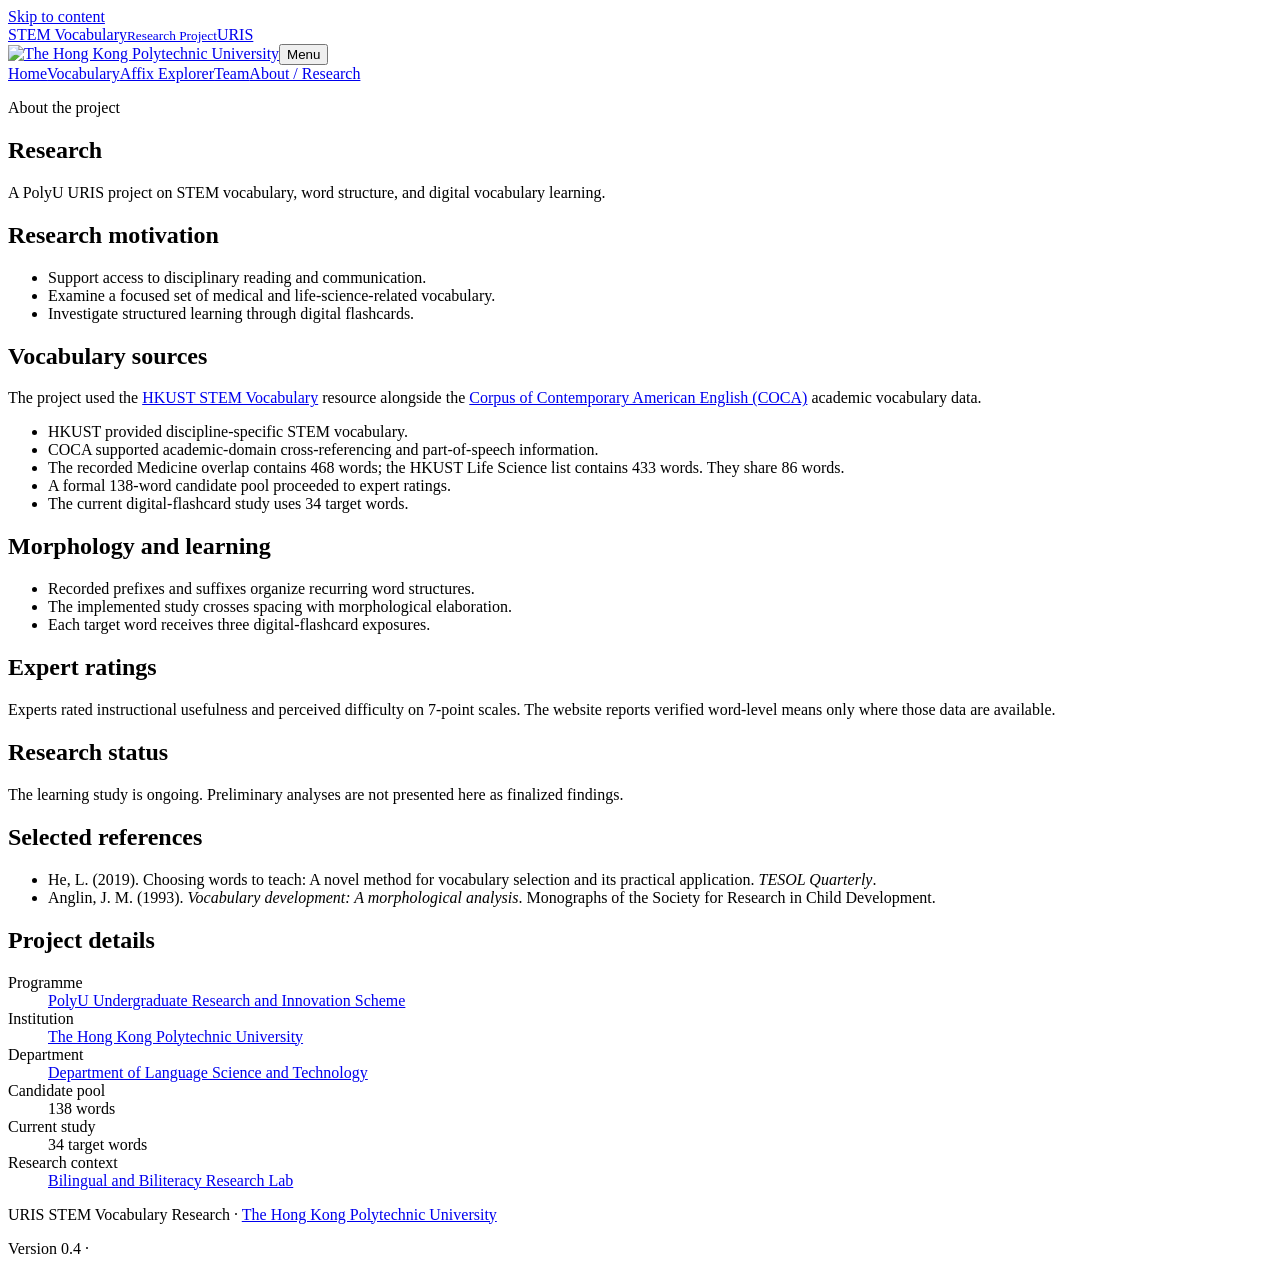
==== about.html @ 1b3c731d "Add files via upload" ====
<!doctype html><html lang="en"><head><meta charset="utf-8"><meta name="viewport" content="width=device-width,initial-scale=1"><title>About the Research · URIS STEM Vocabulary</title><meta name="description" content="Research background and source lineage for the PolyU URIS STEM Vocabulary project."><link rel="icon" type="image/svg+xml" href="data:image/svg+xml,%3Csvg xmlns='http://www.w3.org/2000/svg' viewBox='0 0 64 64'%3E%3Crect width='64' height='64' rx='8' fill='%230a3768'/%3E%3Cpath d='M15 17h34v6H35v24h-7V23H15z' fill='white'/%3E%3C/svg%3E"><link rel="stylesheet" href="css/style.css"></head><body>
<a class="skip-link" href="#main">Skip to content</a><header class="site-header"><div class="header-inner"><div class="brand-lockup"><a class="brand" href="index.html">STEM Vocabulary<small>Research Project</small></a><a class="uris-link" href="https://www.polyu.edu.hk/gs/ug-research/uris/about-uris/">URIS</a></div><a class="polyu-mark" href="https://www.polyu.edu.hk/" aria-label="The Hong Kong Polytechnic University"><img src="assets/images/polyu-logo.png" alt="The Hong Kong Polytechnic University"></a><button class="nav-toggle" aria-expanded="false" aria-label="Toggle navigation">Menu</button><nav class="site-nav" aria-label="Primary"><a href="index.html">Home</a><a href="vocabulary.html">Vocabulary</a><a href="affixes.html">Affix Explorer</a><a href="team.html">Team</a><a href="about.html" aria-current="page">About / Research</a></nav></div></header>
<main id="main"><section class="page-intro"><div class="page-shell"><p class="eyebrow">About the project</p><h1>Research</h1><p class="lede">A PolyU URIS project on STEM vocabulary, word structure, and digital vocabulary learning.</p></div></section><section class="section"><div class="page-shell research-grid"><article>
<h2>Research motivation</h2><ul><li>Support access to disciplinary reading and communication.</li><li>Examine a focused set of medical and life-science-related vocabulary.</li><li>Investigate structured learning through digital flashcards.</li></ul>
<h2>Vocabulary sources</h2><p>The project used the <a href="https://stemvocab.cle.hkust.edu.hk/">HKUST STEM Vocabulary</a> resource alongside the <a href="https://www.english-corpora.org/coca/">Corpus of Contemporary American English (COCA)</a> academic vocabulary data.</p><ul><li>HKUST provided discipline-specific STEM vocabulary.</li><li>COCA supported academic-domain cross-referencing and part-of-speech information.</li><li>The recorded Medicine overlap contains 468 words; the HKUST Life Science list contains 433 words. They share 86 words.</li><li>A formal 138-word candidate pool proceeded to expert ratings.</li><li>The current digital-flashcard study uses 34 target words.</li></ul>
<h2>Morphology and learning</h2><ul><li>Recorded prefixes and suffixes organize recurring word structures.</li><li>The implemented study crosses spacing with morphological elaboration.</li><li>Each target word receives three digital-flashcard exposures.</li></ul>
<h2>Expert ratings</h2><p>Experts rated instructional usefulness and perceived difficulty on 7-point scales. The website reports verified word-level means only where those data are available.</p>
<h2>Research status</h2><p>The learning study is ongoing. Preliminary analyses are not presented here as finalized findings.</p>
<h2>Selected references</h2><ul class="references"><li>He, L. (2019). Choosing words to teach: A novel method for vocabulary selection and its practical application. <em>TESOL Quarterly</em>.</li><li>Anglin, J. M. (1993). <em>Vocabulary development: A morphological analysis</em>. Monographs of the Society for Research in Child Development.</li></ul>
</article><aside class="fact-panel"><h2>Project details</h2><dl><dt>Programme</dt><dd><a href="https://www.polyu.edu.hk/gs/ug-research/uris/about-uris/">PolyU Undergraduate Research and Innovation Scheme</a></dd><dt>Institution</dt><dd><a href="https://www.polyu.edu.hk/">The Hong Kong Polytechnic University</a></dd><dt>Department</dt><dd><a href="https://www.polyu.edu.hk/lst/">Department of Language Science and Technology</a></dd><dt>Candidate pool</dt><dd>138 words</dd><dt>Current study</dt><dd>34 target words</dd><dt>Research context</dt><dd><a href="https://bbrlab.weebly.com/">Bilingual and Biliteracy Research Lab</a></dd></dl></aside></div></section></main>
<footer class="site-footer"><div class="footer-inner"><p>URIS STEM Vocabulary Research · <a href="https://www.polyu.edu.hk/">The Hong Kong Polytechnic University</a></p><p>Version 0.4 · <span data-year></span></p></div></footer><script src="js/main.js"></script></body></html>
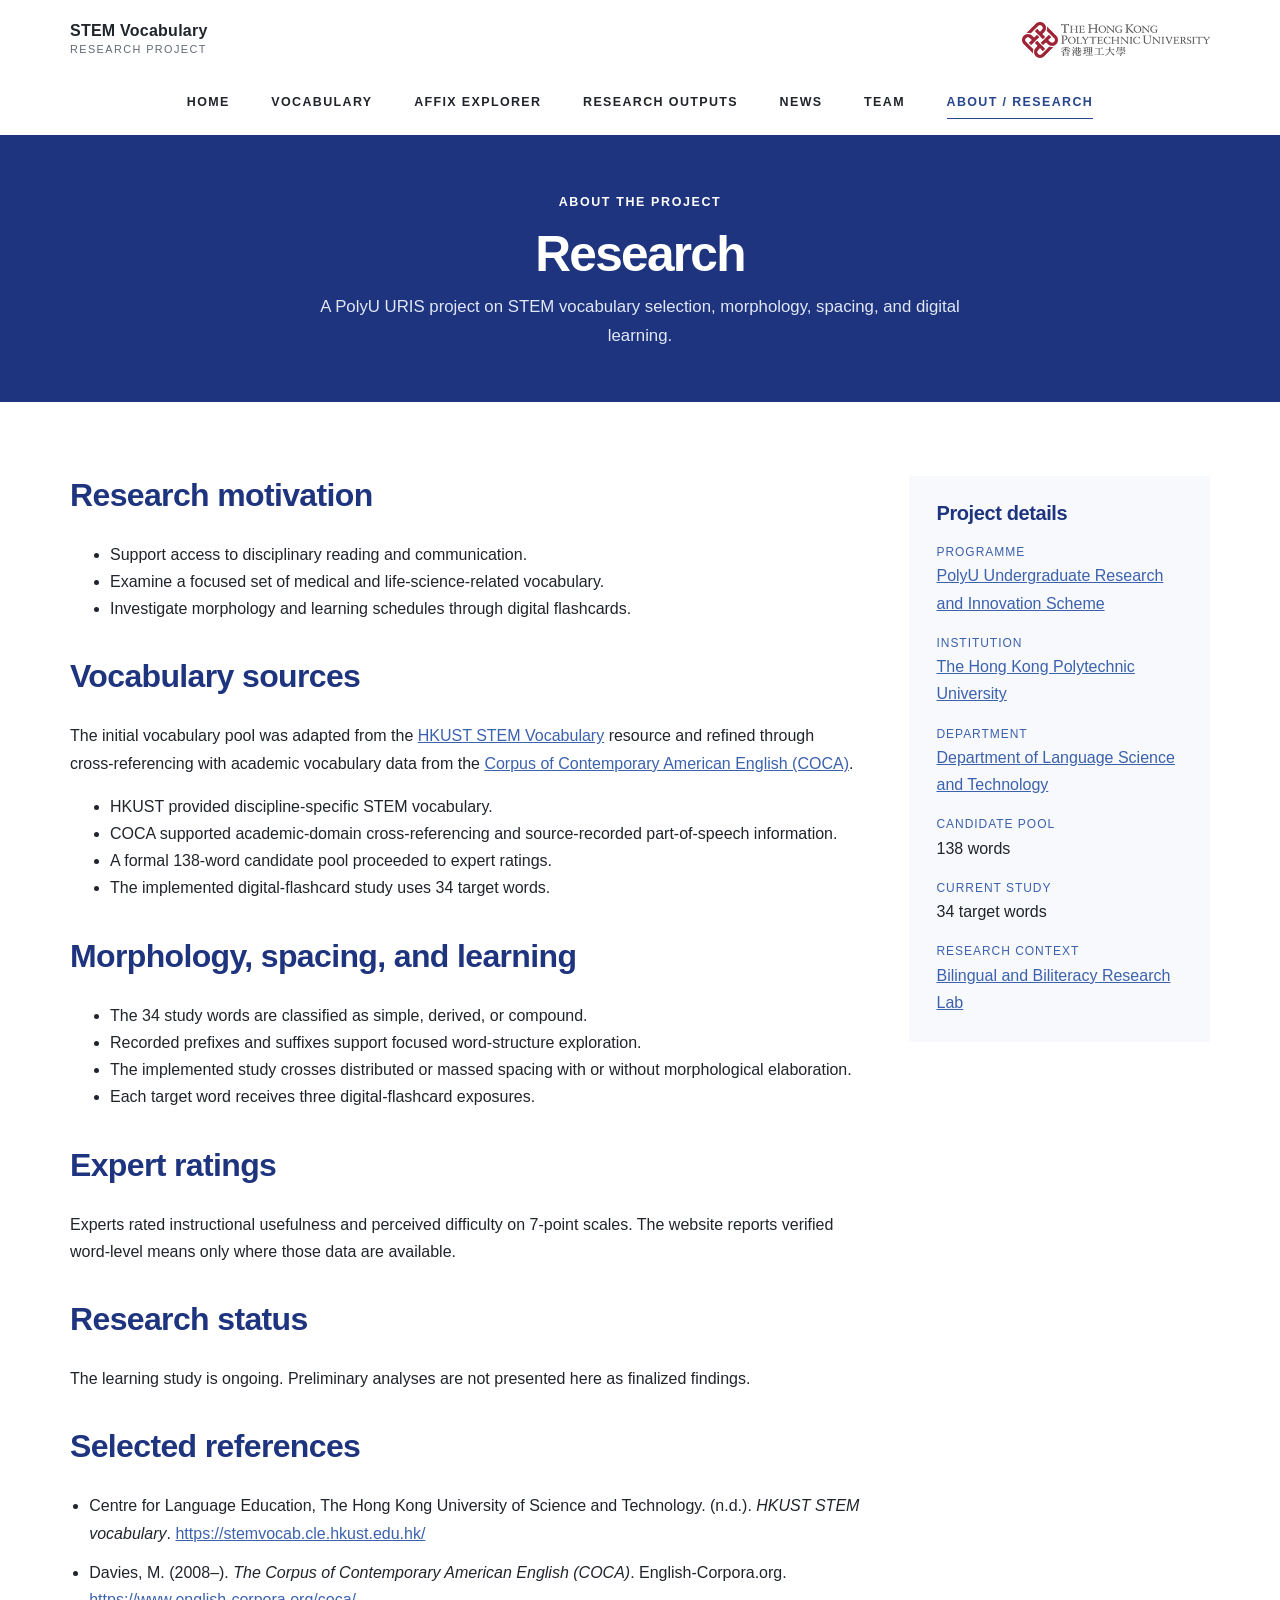
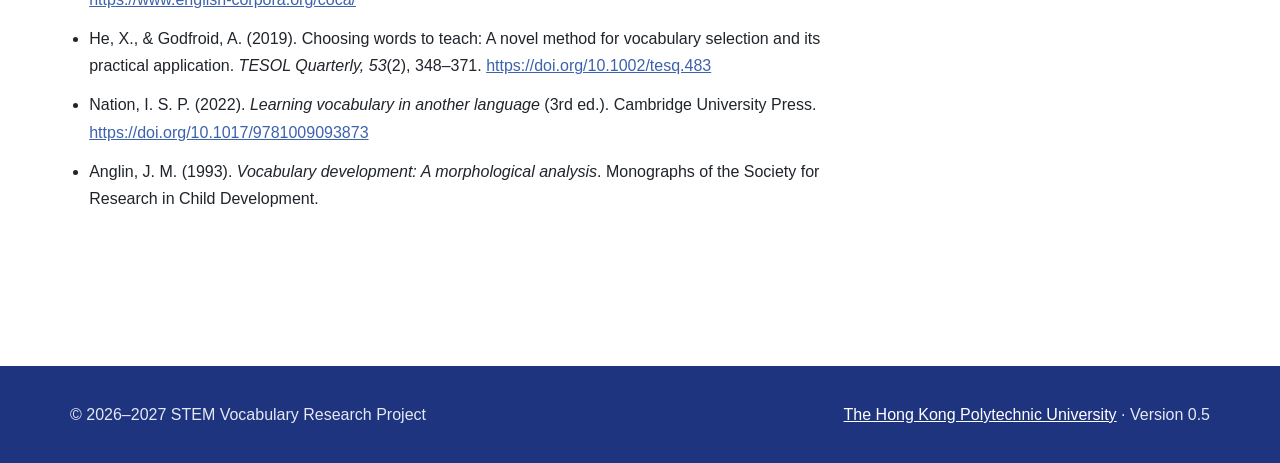
==== commit acd7511d: "Update website pages and project content" ====
--- a/about.html
+++ b/about.html
@@ -1,11 +1,21 @@
-<!doctype html><html lang="en"><head><meta charset="utf-8"><meta name="viewport" content="width=device-width,initial-scale=1"><title>About the Research · URIS STEM Vocabulary</title><meta name="description" content="Research background and source lineage for the PolyU URIS STEM Vocabulary project."><link rel="icon" type="image/svg+xml" href="data:image/svg+xml,%3Csvg xmlns='http://www.w3.org/2000/svg' viewBox='0 0 64 64'%3E%3Crect width='64' height='64' rx='8' fill='%230a3768'/%3E%3Cpath d='M15 17h34v6H35v24h-7V23H15z' fill='white'/%3E%3C/svg%3E"><link rel="stylesheet" href="css/style.css"></head><body>
-<a class="skip-link" href="#main">Skip to content</a><header class="site-header"><div class="header-inner"><div class="brand-lockup"><a class="brand" href="index.html">STEM Vocabulary<small>Research Project</small></a><a class="uris-link" href="https://www.polyu.edu.hk/gs/ug-research/uris/about-uris/">URIS</a></div><a class="polyu-mark" href="https://www.polyu.edu.hk/" aria-label="The Hong Kong Polytechnic University"><img src="assets/images/polyu-logo.png" alt="The Hong Kong Polytechnic University"></a><button class="nav-toggle" aria-expanded="false" aria-label="Toggle navigation">Menu</button><nav class="site-nav" aria-label="Primary"><a href="index.html">Home</a><a href="vocabulary.html">Vocabulary</a><a href="affixes.html">Affix Explorer</a><a href="team.html">Team</a><a href="about.html" aria-current="page">About / Research</a></nav></div></header>
-<main id="main"><section class="page-intro"><div class="page-shell"><p class="eyebrow">About the project</p><h1>Research</h1><p class="lede">A PolyU URIS project on STEM vocabulary, word structure, and digital vocabulary learning.</p></div></section><section class="section"><div class="page-shell research-grid"><article>
-<h2>Research motivation</h2><ul><li>Support access to disciplinary reading and communication.</li><li>Examine a focused set of medical and life-science-related vocabulary.</li><li>Investigate structured learning through digital flashcards.</li></ul>
-<h2>Vocabulary sources</h2><p>The project used the <a href="https://stemvocab.cle.hkust.edu.hk/">HKUST STEM Vocabulary</a> resource alongside the <a href="https://www.english-corpora.org/coca/">Corpus of Contemporary American English (COCA)</a> academic vocabulary data.</p><ul><li>HKUST provided discipline-specific STEM vocabulary.</li><li>COCA supported academic-domain cross-referencing and part-of-speech information.</li><li>The recorded Medicine overlap contains 468 words; the HKUST Life Science list contains 433 words. They share 86 words.</li><li>A formal 138-word candidate pool proceeded to expert ratings.</li><li>The current digital-flashcard study uses 34 target words.</li></ul>
-<h2>Morphology and learning</h2><ul><li>Recorded prefixes and suffixes organize recurring word structures.</li><li>The implemented study crosses spacing with morphological elaboration.</li><li>Each target word receives three digital-flashcard exposures.</li></ul>
-<h2>Expert ratings</h2><p>Experts rated instructional usefulness and perceived difficulty on 7-point scales. The website reports verified word-level means only where those data are available.</p>
-<h2>Research status</h2><p>The learning study is ongoing. Preliminary analyses are not presented here as finalized findings.</p>
-<h2>Selected references</h2><ul class="references"><li>He, L. (2019). Choosing words to teach: A novel method for vocabulary selection and its practical application. <em>TESOL Quarterly</em>.</li><li>Anglin, J. M. (1993). <em>Vocabulary development: A morphological analysis</em>. Monographs of the Society for Research in Child Development.</li></ul>
+<!doctype html>
+<html lang="en">
+<head><meta charset="utf-8"><meta name="viewport" content="width=device-width,initial-scale=1"><title>About the Research · URIS STEM Vocabulary</title><meta name="description" content="Research background and source lineage for the PolyU URIS STEM Vocabulary project."><link rel="icon" type="image/svg+xml" href="data:image/svg+xml,%3Csvg xmlns='http://www.w3.org/2000/svg' viewBox='0 0 64 64'%3E%3Crect width='64' height='64' rx='8' fill='%230a3768'/%3E%3Cpath d='M15 17h34v6H35v24h-7V23H15z' fill='white'/%3E%3C/svg%3E"><link rel="stylesheet" href="css/style.css?v=20260923-8"></head>
+<body><a class="skip-link" href="#main">Skip to content</a>
+<header class="site-header"><div class="header-inner"><div class="brand-lockup"><a class="brand" href="index.html">STEM Vocabulary<small>Research Project</small></a></div><a class="polyu-mark" href="https://www.polyu.edu.hk/" aria-label="The Hong Kong Polytechnic University"><img src="assets/images/polyu-logo.png" alt="The Hong Kong Polytechnic University"></a><button class="nav-toggle" aria-expanded="false" aria-label="Toggle navigation">Menu</button><nav class="site-nav" aria-label="Primary"><a href="index.html">Home</a><a href="vocabulary.html">Vocabulary</a><a href="affixes.html">Affix Explorer</a><a href="outputs.html">Research Outputs</a><a href="news.html">News</a><a href="team.html">Team</a><a href="about.html" aria-current="page">About / Research</a></nav></div></header>
+<main id="main"><section class="page-intro"><div class="page-shell"><p class="eyebrow">About the project</p><h1>Research</h1><p class="lede">A PolyU URIS project on STEM vocabulary selection, morphology, spacing, and digital learning.</p></div></section>
+<section class="section"><div class="page-shell research-grid"><article>
+  <h2>Research motivation</h2><ul><li>Support access to disciplinary reading and communication.</li><li>Examine a focused set of medical and life-science-related vocabulary.</li><li>Investigate morphology and learning schedules through digital flashcards.</li></ul>
+  <h2>Vocabulary sources</h2><p>The initial vocabulary pool was adapted from the <a href="https://stemvocab.cle.hkust.edu.hk/">HKUST STEM Vocabulary</a> resource and refined through cross-referencing with academic vocabulary data from the <a href="https://www.english-corpora.org/coca/">Corpus of Contemporary American English (COCA)</a>.</p><ul><li>HKUST provided discipline-specific STEM vocabulary.</li><li>COCA supported academic-domain cross-referencing and source-recorded part-of-speech information.</li><li>A formal 138-word candidate pool proceeded to expert ratings.</li><li>The implemented digital-flashcard study uses 34 target words.</li></ul>
+  <h2>Morphology, spacing, and learning</h2><ul><li>The 34 study words are classified as simple, derived, or compound.</li><li>Recorded prefixes and suffixes support focused word-structure exploration.</li><li>The implemented study crosses distributed or massed spacing with or without morphological elaboration.</li><li>Each target word receives three digital-flashcard exposures.</li></ul>
+  <h2>Expert ratings</h2><p>Experts rated instructional usefulness and perceived difficulty on 7-point scales. The website reports verified word-level means only where those data are available.</p>
+  <h2>Research status</h2><p>The learning study is ongoing. Preliminary analyses are not presented here as finalized findings.</p>
+  <h2>Selected references</h2><ul class="references">
+    <li>Centre for Language Education, The Hong Kong University of Science and Technology. (n.d.). <em>HKUST STEM vocabulary</em>. <a href="https://stemvocab.cle.hkust.edu.hk/">https://stemvocab.cle.hkust.edu.hk/</a></li>
+    <li>Davies, M. (2008–). <em>The Corpus of Contemporary American English (COCA)</em>. English-Corpora.org. <a href="https://www.english-corpora.org/coca/">https://www.english-corpora.org/coca/</a></li>
+    <li>He, X., &amp; Godfroid, A. (2019). Choosing words to teach: A novel method for vocabulary selection and its practical application. <em>TESOL Quarterly, 53</em>(2), 348–371. <a href="https://doi.org/10.1002/tesq.483">https://doi.org/10.1002/tesq.483</a></li>
+    <li>Nation, I. S. P. (2022). <em>Learning vocabulary in another language</em> (3rd ed.). Cambridge University Press. <a href="https://doi.org/10.1017/9781009093873">https://doi.org/10.1017/9781009093873</a></li>
+    <li>Anglin, J. M. (1993). <em>Vocabulary development: A morphological analysis</em>. Monographs of the Society for Research in Child Development.</li>
+  </ul>
 </article><aside class="fact-panel"><h2>Project details</h2><dl><dt>Programme</dt><dd><a href="https://www.polyu.edu.hk/gs/ug-research/uris/about-uris/">PolyU Undergraduate Research and Innovation Scheme</a></dd><dt>Institution</dt><dd><a href="https://www.polyu.edu.hk/">The Hong Kong Polytechnic University</a></dd><dt>Department</dt><dd><a href="https://www.polyu.edu.hk/lst/">Department of Language Science and Technology</a></dd><dt>Candidate pool</dt><dd>138 words</dd><dt>Current study</dt><dd>34 target words</dd><dt>Research context</dt><dd><a href="https://bbrlab.weebly.com/">Bilingual and Biliteracy Research Lab</a></dd></dl></aside></div></section></main>
-<footer class="site-footer"><div class="footer-inner"><p>URIS STEM Vocabulary Research · <a href="https://www.polyu.edu.hk/">The Hong Kong Polytechnic University</a></p><p>Version 0.4 · <span data-year></span></p></div></footer><script src="js/main.js"></script></body></html>
+<footer class="site-footer"><div class="footer-inner"><p>© 2026–2027 STEM Vocabulary Research Project</p><p><a href="https://www.polyu.edu.hk/">The Hong Kong Polytechnic University</a> · Version 0.5</p></div></footer><script src="js/main.js"></script></body></html>
--- a/css/style.css
+++ b/css/style.css
@@ -0,0 +1,189 @@
+:root {
+  --blue-900:#1f347f;
+  --blue-800:#28468d;
+  --blue-700:#3c61ad;
+  --blue-100:#edf2fb;
+  --blue-050:#f7f9fc;
+  --ink:#20242b;
+  --muted:#626a75;
+  --line:#dde2e8;
+  --white:#fff;
+  --max:1180px;
+  --shadow:0 14px 38px rgba(11,49,92,.09);
+}
+*{box-sizing:border-box}
+html{scroll-behavior:smooth}
+body{margin:0;background:var(--white);color:var(--ink);font-family:"Avenir Next",Avenir,"Helvetica Neue",Arial,sans-serif;font-size:16px;line-height:1.7}
+a{color:var(--blue-700)}
+a:hover{color:var(--blue-900)}
+button,input,select{font:inherit}
+button{cursor:pointer}
+.skip-link{position:absolute;left:-999px;top:0;background:var(--white);padding:.7rem 1rem;z-index:100}
+.skip-link:focus{left:1rem;top:1rem}
+.site-header{position:relative;z-index:20;background:#fff}
+.header-inner{max-width:var(--max);margin:auto;padding:1.35rem 1.25rem 1.1rem;display:grid;grid-template-columns:1fr auto;align-items:center;gap:1.25rem 2.5rem}
+.brand-lockup{display:flex;align-items:center;gap:1rem}
+.brand{color:var(--ink);text-decoration:none;font-weight:700;line-height:1.05;letter-spacing:.015em}
+.brand small{display:block;color:var(--muted);font-weight:500;font-size:.68rem;letter-spacing:.13em;text-transform:uppercase;margin-top:.27rem}
+.uris-link{color:var(--blue-800);text-decoration:none;font-size:.74rem;font-weight:700;letter-spacing:.14em;text-transform:uppercase}
+.polyu-mark{display:block;justify-self:end;line-height:0}
+.polyu-mark img{display:block;width:188px;height:auto}
+.site-nav{grid-column:1/-1;display:flex;justify-content:center;align-items:center;gap:2.6rem;padding-top:.65rem}
+.site-nav a{position:relative;color:var(--ink);text-decoration:none;padding:.25rem 0;font-size:.78rem;font-weight:600;letter-spacing:.11em;text-transform:uppercase}
+.site-nav a:after{content:"";position:absolute;left:50%;right:50%;bottom:-.14rem;height:1px;background:var(--blue-800);transition:left .18s ease,right .18s ease}
+.site-nav a:hover,.site-nav a[aria-current="page"]{color:var(--blue-800)}
+.site-nav a:hover:after,.site-nav a[aria-current="page"]:after{left:0;right:0}
+.nav-toggle{display:none;border:0;background:transparent;color:var(--blue-900);padding:.45rem .2rem;font-weight:700}
+.page-shell{max-width:var(--max);margin:auto;padding:0 1.25rem}
+.hero{background:var(--blue-900)}
+.hero-grid{min-height:410px;display:flex;align-items:center;justify-content:center;text-align:center;padding-top:4.8rem;padding-bottom:4.8rem}
+.hero-grid>div{max-width:850px}
+.eyebrow{margin:0 0 .7rem;color:var(--blue-700);font-size:.78rem;font-weight:bold;text-transform:uppercase;letter-spacing:.13em}
+h1,h2,h3{color:var(--blue-900);line-height:1.2;margin-top:0}
+h1{font-size:clamp(2.2rem,4vw,3.65rem);letter-spacing:-.035em;margin-bottom:1rem;max-width:850px}
+h2{font-size:clamp(1.5rem,2.5vw,2.05rem);letter-spacing:-.02em}
+h3{font-size:1.12rem}
+.lede{font-size:1.05rem;max-width:700px;color:#31465a;margin-bottom:1.5rem}
+.hero h1,.hero .eyebrow{color:#fff}
+.hero .lede{color:#e8edf8;max-width:720px;margin-left:auto;margin-right:auto}
+.button-row{display:flex;flex-wrap:wrap;justify-content:center;gap:1rem}
+.button{display:inline-block;background:var(--blue-800);color:#fff;text-decoration:none;padding:.76rem 1.2rem;border:1px solid var(--blue-800);border-radius:0;font-weight:600}
+.button:hover{background:var(--blue-900);color:#fff}
+.hero .button{background:#fff;color:var(--blue-900);border-color:#fff}
+.hero .button:hover{background:#eaf3fa;color:var(--blue-900)}
+.text-link{align-self:center;color:#fff;text-decoration:none;border-bottom:1px solid rgba(255,255,255,.65);padding:.3rem .1rem}
+.text-link:hover{color:#fff;border-color:#fff}
+.button.secondary{background:#fff;color:var(--blue-900);border-color:#9fb6ca}
+.button.secondary:hover{background:var(--blue-050)}
+.collection-line{margin:1.65rem 0 0;color:#d3dbef;font-size:.88rem}
+.collection-line strong{color:var(--blue-900);font-size:1.08rem}
+.collection-line span{padding:0 .55rem;color:var(--blue-700)}
+.hero-panel{color:var(--blue-900);padding:1.2rem 0 1.2rem 1.5rem;border-left:5px solid var(--blue-700)}
+.hero-panel:before{display:none}
+.hero-panel strong{display:block;font-size:3.5rem;line-height:1;margin-bottom:.45rem}
+.hero-panel p{margin:0;color:var(--muted)}
+.section{padding:4.6rem 0}
+.section.tint{background:var(--blue-050)}
+.section-heading{max-width:720px;margin-bottom:2.2rem}
+.section-heading p{color:var(--muted);font-size:1.05rem}
+.editorial-grid{display:grid;grid-template-columns:minmax(280px,.75fr) minmax(340px,1fr);gap:4rem;align-items:start}
+.editorial-grid p{margin:0;color:#405367;font-size:1.05rem}
+.editorial-grid .stem-context{margin-top:1rem}
+.focus-section{background:var(--blue-050)}
+.focus-list{display:grid;grid-template-columns:repeat(3,1fr);gap:2.5rem;margin-top:1.5rem}
+.focus-list article{position:relative;padding-left:1.25rem}
+.focus-list article:before{content:"";position:absolute;left:0;top:.46rem;width:.42rem;height:.42rem;border-radius:50%;background:var(--blue-700)}
+.focus-list p{color:var(--muted);margin-bottom:0}
+.page-intro{padding:3.6rem 0 3.25rem;background:var(--blue-900);text-align:center}
+.page-intro h1{font-size:clamp(2.05rem,4vw,3.1rem);max-width:none;margin:0 auto .55rem}
+.page-intro h1,.page-intro .eyebrow{color:#fff}
+.page-intro .lede{margin:0 auto;color:#e0e7f5}
+.notice{padding:.25rem 0;color:#31465a;margin:1.35rem 0}
+.controls{display:grid;grid-template-columns:2fr repeat(3,minmax(140px,1fr)) auto;gap:.7rem;align-items:end;margin-bottom:1rem}
+.control label{display:block;font-weight:bold;color:var(--blue-900);font-size:.88rem;margin-bottom:.25rem}
+.control input,.control select{width:100%;min-height:46px;border:1px solid #b8c0c9;background:#fff;color:var(--ink);padding:.55rem .65rem;border-radius:0}
+.control input:focus,.control select:focus,.affix-card:focus,.button:focus{outline:3px solid rgba(23,101,167,.25);outline-offset:1px}
+.clear-button{min-height:46px;border:0;background:var(--blue-100);color:var(--blue-900);padding:.55rem .9rem}
+.results-meta{display:flex;justify-content:space-between;color:var(--muted);font-size:.9rem;margin:.6rem 0}
+.vocabulary-tabs{display:flex;flex-wrap:wrap;gap:.25rem 1.65rem;margin-bottom:1rem}
+.vocabulary-tabs button{border:0;border-bottom:3px solid transparent;background:transparent;color:var(--muted);padding:.7rem 0 .6rem;font-weight:bold}
+.vocabulary-tabs button:hover,.vocabulary-tabs button.is-active{color:var(--blue-900);border-bottom-color:var(--blue-700)}
+.vocabulary-tabs button span{font-weight:normal;color:inherit;margin-left:.3rem}
+.set-description{max-width:820px;color:#31465a;margin:0 0 1.4rem}
+.table-wrap{overflow-x:auto}
+table{width:100%;border-collapse:collapse;background:#fff;min-width:940px}
+th,td{text-align:left;padding:.85rem .8rem;border-bottom:1px solid var(--line);vertical-align:top}
+thead th{background:#eef4f9;color:var(--blue-900);font-size:.82rem;letter-spacing:.02em;position:sticky;top:0}
+tbody tr:hover{background:var(--blue-050)}
+.word-name{display:block;color:var(--blue-900);font-size:1.04rem}
+.item-id,.scale{display:block;color:var(--muted);font-size:.76rem;font-weight:normal}
+.number{font-variant-numeric:tabular-nums}
+.tag{display:inline-block;padding:.14rem .45rem;background:var(--blue-100);color:var(--blue-900);border-radius:999px;font-size:.82rem;white-space:nowrap}
+.status{display:inline-block;color:var(--blue-800);font-size:.84rem}
+.zh-term{display:block;color:var(--ink)}
+.zh-term.is-pending{color:#82610a}
+.data-note{color:var(--muted);font-size:.83rem;margin-top:1rem;max-width:880px}
+.muted{color:var(--muted)}
+.empty-state{text-align:center;color:var(--muted);padding:2rem}
+.affix-layout{display:grid;grid-template-columns:minmax(280px,.85fr) minmax(320px,1.15fr);gap:2rem;align-items:start}
+.affix-controls{display:grid;grid-template-columns:1fr 150px;gap:.7rem;margin-bottom:1rem}
+.affix-list{display:grid}
+.affix-card{width:100%;display:flex;justify-content:space-between;align-items:center;text-align:left;border:0;background:#fff;padding:.82rem .7rem;color:var(--blue-900)}
+.affix-card span{font-size:1.15rem;font-weight:bold}
+.affix-card small{color:var(--muted)}
+.affix-card:hover,.affix-card.is-active{background:var(--blue-100);color:var(--blue-900)}
+.affix-card:hover small,.affix-card.is-active small{color:var(--muted)}
+.affix-details{position:sticky;top:2rem;background:var(--blue-050);padding:1.7rem 1.8rem;min-height:240px}
+.method-note{max-width:900px;color:#405367;margin:0 0 2rem}
+.word-lines{list-style:none;padding:0;margin:.5rem 0 1.7rem}
+.word-lines li{display:flex;justify-content:space-between;gap:1rem;padding:.55rem 0}
+.word-lines a{text-decoration:none;font-weight:bold}
+.word-lines span,.compact-note{color:var(--muted);font-size:.85rem}
+.background-heading{margin-top:2rem}
+.compact-note{margin-top:-.4rem}
+.team-grid{display:grid;grid-template-columns:repeat(3,1fr);gap:2.8rem}
+.team-member{min-width:0}
+.portrait-frame{aspect-ratio:4/5;background:#eef2f7;display:grid;place-items:center;margin-bottom:1.25rem}
+.portrait-frame span{color:#6b7e8f;font-size:.75rem;text-transform:uppercase;letter-spacing:.12em}
+.team-member h2{font-size:1.22rem;margin-bottom:.65rem}
+.team-member h2 a{text-decoration:none}
+.role{color:var(--blue-700);font-weight:bold;margin:-.45rem 0 .55rem}
+.secondary-role{color:var(--muted);margin:-.25rem 0 0}
+.member-links{display:flex;gap:1rem;margin:.8rem 0 0;font-size:.88rem}
+.member-links a{text-decoration:none}
+.team-context{max-width:820px;margin:3rem 0 0;color:var(--muted)}
+.lab-connection{max-width:790px;margin-top:3rem;padding-top:1rem}
+.lab-connection h2{margin-bottom:.7rem}
+.source-line{color:var(--muted);font-size:.85rem}
+.research-grid{display:grid;grid-template-columns:minmax(0,1fr) minmax(270px,.38fr);gap:3rem}
+.research-grid h2{margin-top:2.2rem}
+.research-grid h2:first-child{margin-top:0}
+.fact-panel{background:var(--blue-050);padding:1.6rem 1.7rem;align-self:start}
+.fact-panel h2{color:var(--blue-900);font-size:1.25rem}
+.fact-panel dl{margin:0}
+.fact-panel dt{color:var(--blue-700);font-size:.75rem;text-transform:uppercase;letter-spacing:.08em;margin-top:1rem}
+.fact-panel dd{margin:0}
+.references{padding-left:1.2rem}
+.references li{margin-bottom:.75rem}
+.site-footer{background:var(--blue-900);color:#e4e9f4;margin-top:4rem}
+.footer-inner{max-width:var(--max);margin:auto;padding:2.2rem 1.25rem;display:flex;justify-content:space-between;gap:2rem}
+.site-footer a{color:#fff}
+.site-footer p{margin:0}
+@media (max-width:900px){
+  .hero-grid{min-height:auto}
+  .hero-panel{max-width:520px}
+  .focus-list,.team-grid{grid-template-columns:1fr 1fr}
+  .controls{grid-template-columns:1fr 1fr}
+  .control.search-control{grid-column:1/-1}
+  .affix-layout,.research-grid,.editorial-grid{grid-template-columns:1fr;gap:2rem}
+  .affix-details{position:static}
+  .site-nav{gap:1.5rem}
+}
+@media (max-width:680px){
+  .header-inner{grid-template-columns:1fr auto;gap:.8rem;padding-top:1rem}
+  .polyu-mark{grid-column:1/-1;grid-row:2;justify-self:start;margin-top:.25rem}
+  .polyu-mark img{width:146px}
+  .nav-toggle{display:block}
+  .site-nav{grid-row:3;display:none;width:100%;flex-direction:column;align-items:flex-start;gap:.15rem;padding-top:.5rem}
+  .site-nav.is-open{display:flex}
+  .site-nav a{padding:.65rem 0}
+  .hero-grid{padding-top:2.6rem;padding-bottom:2.6rem}
+  h1{font-size:2.35rem}
+  .section{padding:3.2rem 0}
+  .focus-list,.team-grid,.controls,.affix-controls{grid-template-columns:1fr}
+  .control.search-control{grid-column:auto}
+  .footer-inner{flex-direction:column}
+  .brand-lockup{gap:.8rem}
+  .uris-link{font-size:.66rem}
+  .vocabulary-tabs{gap:.15rem 1rem}
+  .results-meta{display:block}
+  .results-meta span{display:block;margin:.25rem 0}
+  .table-wrap{overflow:visible}
+  table{min-width:0}
+  thead{position:absolute;width:1px;height:1px;overflow:hidden;clip:rect(0 0 0 0)}
+  tbody,tr,th,td{display:block;width:100%}
+  tbody tr{background:var(--blue-050);padding:.55rem .8rem;margin-bottom:1rem}
+  tbody th,tbody td{border:0;border-bottom:1px solid var(--line);padding:.55rem .2rem .55rem 42%;position:relative;min-height:2.4rem}
+  tbody th:before,tbody td:before{content:attr(data-label);position:absolute;left:.2rem;top:.55rem;width:38%;font-size:.76rem;font-weight:bold;color:var(--blue-900);text-transform:uppercase;letter-spacing:.04em}
+  .empty-state{padding:1.5rem!important}
+}
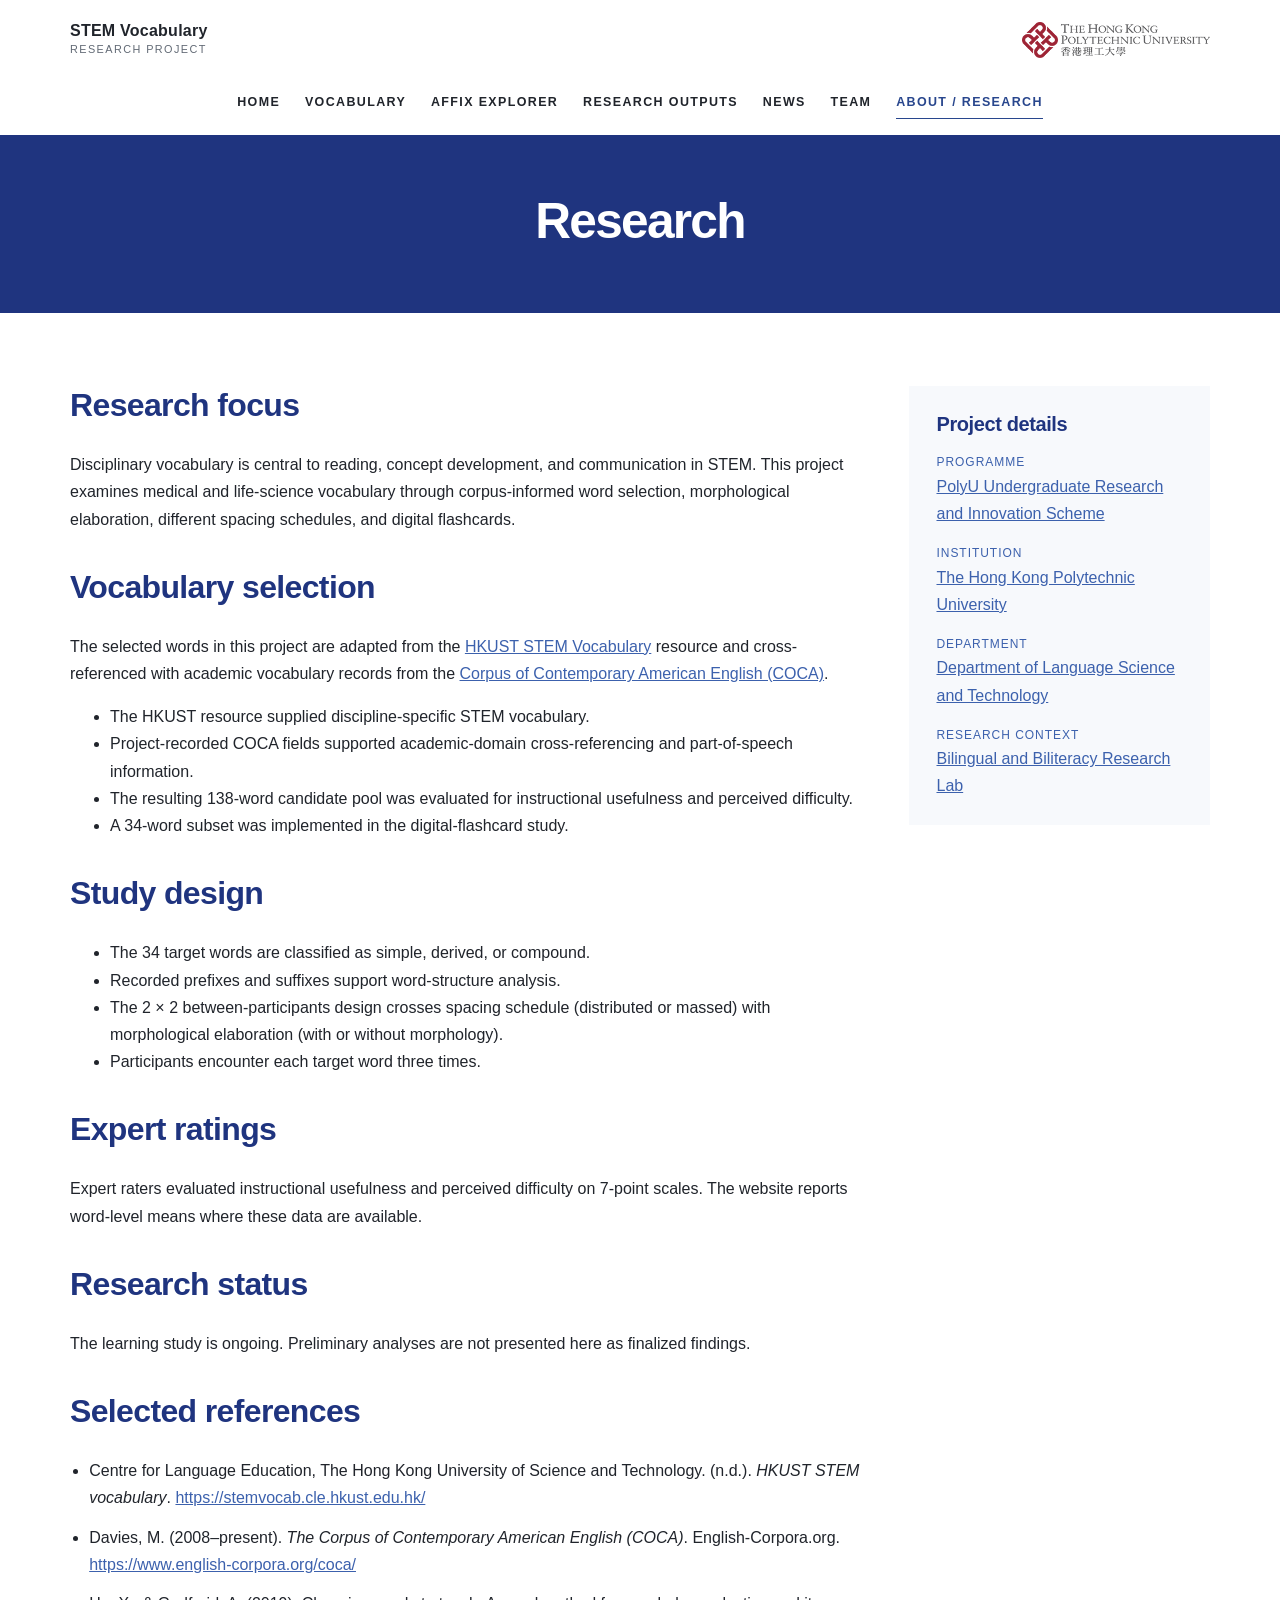
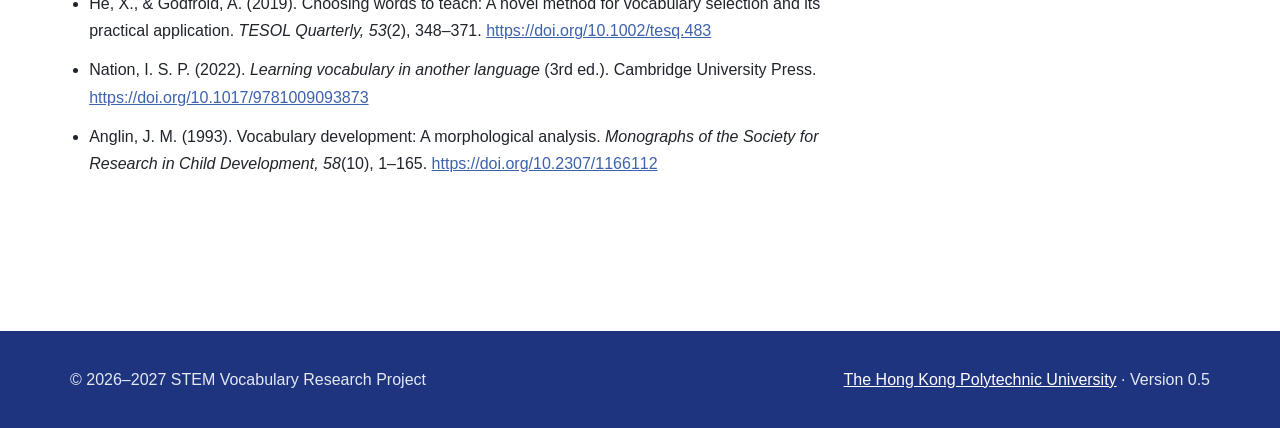
==== commit 1cda616f: "Add files via upload" ====
--- a/about.html
+++ b/about.html
@@ -1,21 +1,21 @@
 <!doctype html>
 <html lang="en">
-<head><meta charset="utf-8"><meta name="viewport" content="width=device-width,initial-scale=1"><title>About the Research · URIS STEM Vocabulary</title><meta name="description" content="Research background and source lineage for the PolyU URIS STEM Vocabulary project."><link rel="icon" type="image/svg+xml" href="data:image/svg+xml,%3Csvg xmlns='http://www.w3.org/2000/svg' viewBox='0 0 64 64'%3E%3Crect width='64' height='64' rx='8' fill='%230a3768'/%3E%3Cpath d='M15 17h34v6H35v24h-7V23H15z' fill='white'/%3E%3C/svg%3E"><link rel="stylesheet" href="css/style.css?v=20260923-8"></head>
+<head><meta charset="utf-8"><meta name="viewport" content="width=device-width,initial-scale=1"><title>Research · URIS STEM Vocabulary</title><meta name="description" content="Research focus, vocabulary sources, study design, and references for the PolyU URIS STEM Vocabulary project."><link rel="icon" type="image/svg+xml" href="data:image/svg+xml,%3Csvg xmlns='http://www.w3.org/2000/svg' viewBox='0 0 64 64'%3E%3Crect width='64' height='64' rx='8' fill='%230a3768'/%3E%3Cpath d='M15 17h34v6H35v24h-7V23H15z' fill='white'/%3E%3C/svg%3E"><link rel="stylesheet" href="css/style.css?v=20260923-8"></head>
 <body><a class="skip-link" href="#main">Skip to content</a>
 <header class="site-header"><div class="header-inner"><div class="brand-lockup"><a class="brand" href="index.html">STEM Vocabulary<small>Research Project</small></a></div><a class="polyu-mark" href="https://www.polyu.edu.hk/" aria-label="The Hong Kong Polytechnic University"><img src="assets/images/polyu-logo.png" alt="The Hong Kong Polytechnic University"></a><button class="nav-toggle" aria-expanded="false" aria-label="Toggle navigation">Menu</button><nav class="site-nav" aria-label="Primary"><a href="index.html">Home</a><a href="vocabulary.html">Vocabulary</a><a href="affixes.html">Affix Explorer</a><a href="outputs.html">Research Outputs</a><a href="news.html">News</a><a href="team.html">Team</a><a href="about.html" aria-current="page">About / Research</a></nav></div></header>
-<main id="main"><section class="page-intro"><div class="page-shell"><p class="eyebrow">About the project</p><h1>Research</h1><p class="lede">A PolyU URIS project on STEM vocabulary selection, morphology, spacing, and digital learning.</p></div></section>
+<main id="main"><section class="page-intro"><div class="page-shell"><h1>Research</h1></div></section>
 <section class="section"><div class="page-shell research-grid"><article>
-  <h2>Research motivation</h2><ul><li>Support access to disciplinary reading and communication.</li><li>Examine a focused set of medical and life-science-related vocabulary.</li><li>Investigate morphology and learning schedules through digital flashcards.</li></ul>
-  <h2>Vocabulary sources</h2><p>The initial vocabulary pool was adapted from the <a href="https://stemvocab.cle.hkust.edu.hk/">HKUST STEM Vocabulary</a> resource and refined through cross-referencing with academic vocabulary data from the <a href="https://www.english-corpora.org/coca/">Corpus of Contemporary American English (COCA)</a>.</p><ul><li>HKUST provided discipline-specific STEM vocabulary.</li><li>COCA supported academic-domain cross-referencing and source-recorded part-of-speech information.</li><li>A formal 138-word candidate pool proceeded to expert ratings.</li><li>The implemented digital-flashcard study uses 34 target words.</li></ul>
-  <h2>Morphology, spacing, and learning</h2><ul><li>The 34 study words are classified as simple, derived, or compound.</li><li>Recorded prefixes and suffixes support focused word-structure exploration.</li><li>The implemented study crosses distributed or massed spacing with or without morphological elaboration.</li><li>Each target word receives three digital-flashcard exposures.</li></ul>
-  <h2>Expert ratings</h2><p>Experts rated instructional usefulness and perceived difficulty on 7-point scales. The website reports verified word-level means only where those data are available.</p>
+  <h2>Research focus</h2><p>Disciplinary vocabulary is central to reading, concept development, and communication in STEM. This project examines medical and life-science vocabulary through corpus-informed word selection, morphological elaboration, different spacing schedules, and digital flashcards.</p>
+  <h2>Vocabulary selection</h2><p>The selected words in this project are adapted from the <a href="https://stemvocab.cle.hkust.edu.hk/">HKUST STEM Vocabulary</a> resource and cross-referenced with academic vocabulary records from the <a href="https://www.english-corpora.org/coca/">Corpus of Contemporary American English (COCA)</a>.</p><ul><li>The HKUST resource supplied discipline-specific STEM vocabulary.</li><li>Project-recorded COCA fields supported academic-domain cross-referencing and part-of-speech information.</li><li>The resulting 138-word candidate pool was evaluated for instructional usefulness and perceived difficulty.</li><li>A 34-word subset was implemented in the digital-flashcard study.</li></ul>
+  <h2>Study design</h2><ul><li>The 34 target words are classified as simple, derived, or compound.</li><li>Recorded prefixes and suffixes support word-structure analysis.</li><li>The 2 × 2 between-participants design crosses spacing schedule (distributed or massed) with morphological elaboration (with or without morphology).</li><li>Participants encounter each target word three times.</li></ul>
+  <h2>Expert ratings</h2><p>Expert raters evaluated instructional usefulness and perceived difficulty on 7-point scales. The website reports word-level means where these data are available.</p>
   <h2>Research status</h2><p>The learning study is ongoing. Preliminary analyses are not presented here as finalized findings.</p>
   <h2>Selected references</h2><ul class="references">
     <li>Centre for Language Education, The Hong Kong University of Science and Technology. (n.d.). <em>HKUST STEM vocabulary</em>. <a href="https://stemvocab.cle.hkust.edu.hk/">https://stemvocab.cle.hkust.edu.hk/</a></li>
-    <li>Davies, M. (2008–). <em>The Corpus of Contemporary American English (COCA)</em>. English-Corpora.org. <a href="https://www.english-corpora.org/coca/">https://www.english-corpora.org/coca/</a></li>
+    <li>Davies, M. (2008–present). <em>The Corpus of Contemporary American English (COCA)</em>. English-Corpora.org. <a href="https://www.english-corpora.org/coca/">https://www.english-corpora.org/coca/</a></li>
     <li>He, X., &amp; Godfroid, A. (2019). Choosing words to teach: A novel method for vocabulary selection and its practical application. <em>TESOL Quarterly, 53</em>(2), 348–371. <a href="https://doi.org/10.1002/tesq.483">https://doi.org/10.1002/tesq.483</a></li>
     <li>Nation, I. S. P. (2022). <em>Learning vocabulary in another language</em> (3rd ed.). Cambridge University Press. <a href="https://doi.org/10.1017/9781009093873">https://doi.org/10.1017/9781009093873</a></li>
-    <li>Anglin, J. M. (1993). <em>Vocabulary development: A morphological analysis</em>. Monographs of the Society for Research in Child Development.</li>
+    <li>Anglin, J. M. (1993). Vocabulary development: A morphological analysis. <em>Monographs of the Society for Research in Child Development, 58</em>(10), 1–165. <a href="https://doi.org/10.2307/1166112">https://doi.org/10.2307/1166112</a></li>
   </ul>
-</article><aside class="fact-panel"><h2>Project details</h2><dl><dt>Programme</dt><dd><a href="https://www.polyu.edu.hk/gs/ug-research/uris/about-uris/">PolyU Undergraduate Research and Innovation Scheme</a></dd><dt>Institution</dt><dd><a href="https://www.polyu.edu.hk/">The Hong Kong Polytechnic University</a></dd><dt>Department</dt><dd><a href="https://www.polyu.edu.hk/lst/">Department of Language Science and Technology</a></dd><dt>Candidate pool</dt><dd>138 words</dd><dt>Current study</dt><dd>34 target words</dd><dt>Research context</dt><dd><a href="https://bbrlab.weebly.com/">Bilingual and Biliteracy Research Lab</a></dd></dl></aside></div></section></main>
+</article><aside class="fact-panel"><h2>Project details</h2><dl><dt>Programme</dt><dd><a href="https://www.polyu.edu.hk/gs/ug-research/uris/about-uris/">PolyU Undergraduate Research and Innovation Scheme</a></dd><dt>Institution</dt><dd><a href="https://www.polyu.edu.hk/">The Hong Kong Polytechnic University</a></dd><dt>Department</dt><dd><a href="https://www.polyu.edu.hk/lst/">Department of Language Science and Technology</a></dd><dt>Research context</dt><dd><a href="https://bbrlab.weebly.com/">Bilingual and Biliteracy Research Lab</a></dd></dl></aside></div></section></main>
 <footer class="site-footer"><div class="footer-inner"><p>© 2026–2027 STEM Vocabulary Research Project</p><p><a href="https://www.polyu.edu.hk/">The Hong Kong Polytechnic University</a> · Version 0.5</p></div></footer><script src="js/main.js"></script></body></html>
--- a/css/style.css
+++ b/css/style.css
@@ -25,10 +25,9 @@
 .brand-lockup{display:flex;align-items:center;gap:1rem}
 .brand{color:var(--ink);text-decoration:none;font-weight:700;line-height:1.05;letter-spacing:.015em}
 .brand small{display:block;color:var(--muted);font-weight:500;font-size:.68rem;letter-spacing:.13em;text-transform:uppercase;margin-top:.27rem}
-.uris-link{color:var(--blue-800);text-decoration:none;font-size:.74rem;font-weight:700;letter-spacing:.14em;text-transform:uppercase}
 .polyu-mark{display:block;justify-self:end;line-height:0}
 .polyu-mark img{display:block;width:188px;height:auto}
-.site-nav{grid-column:1/-1;display:flex;justify-content:center;align-items:center;gap:2.6rem;padding-top:.65rem}
+.site-nav{grid-column:1/-1;display:flex;justify-content:center;align-items:center;gap:1.55rem;padding-top:.65rem}
 .site-nav a{position:relative;color:var(--ink);text-decoration:none;padding:.25rem 0;font-size:.78rem;font-weight:600;letter-spacing:.11em;text-transform:uppercase}
 .site-nav a:after{content:"";position:absolute;left:50%;right:50%;bottom:-.14rem;height:1px;background:var(--blue-800);transition:left .18s ease,right .18s ease}
 .site-nav a:hover,.site-nav a[aria-current="page"]{color:var(--blue-800)}
@@ -45,7 +44,11 @@
 h3{font-size:1.12rem}
 .lede{font-size:1.05rem;max-width:700px;color:#31465a;margin-bottom:1.5rem}
 .hero h1,.hero .eyebrow{color:#fff}
+.hero h1{font-size:clamp(2rem,3.7vw,3.35rem);max-width:980px;margin-left:auto;margin-right:auto}
 .hero .lede{color:#e8edf8;max-width:720px;margin-left:auto;margin-right:auto}
+.scheme-line{margin:0 0 .8rem;font-size:.78rem;font-weight:400;letter-spacing:.1em;text-transform:uppercase}
+.scheme-line a{color:#fff;text-decoration:none;border-bottom:1px solid rgba(255,255,255,.45);padding-bottom:.12rem}
+.scheme-line a:hover{border-bottom-color:#fff}
 .button-row{display:flex;flex-wrap:wrap;justify-content:center;gap:1rem}
 .button{display:inline-block;background:var(--blue-800);color:#fff;text-decoration:none;padding:.76rem 1.2rem;border:1px solid var(--blue-800);border-radius:0;font-weight:600}
 .button:hover{background:var(--blue-900);color:#fff}
@@ -71,6 +74,7 @@
 .editorial-grid .stem-context{margin-top:1rem}
 .focus-section{background:var(--blue-050)}
 .focus-list{display:grid;grid-template-columns:repeat(3,1fr);gap:2.5rem;margin-top:1.5rem}
+.focus-list-four{grid-template-columns:repeat(4,1fr);gap:2rem}
 .focus-list article{position:relative;padding-left:1.25rem}
 .focus-list article:before{content:"";position:absolute;left:0;top:.46rem;width:.42rem;height:.42rem;border-radius:50%;background:var(--blue-700)}
 .focus-list p{color:var(--muted);margin-bottom:0}
@@ -89,7 +93,7 @@
 .vocabulary-tabs button{border:0;border-bottom:3px solid transparent;background:transparent;color:var(--muted);padding:.7rem 0 .6rem;font-weight:bold}
 .vocabulary-tabs button:hover,.vocabulary-tabs button.is-active{color:var(--blue-900);border-bottom-color:var(--blue-700)}
 .vocabulary-tabs button span{font-weight:normal;color:inherit;margin-left:.3rem}
-.set-description{max-width:820px;color:#31465a;margin:0 0 1.4rem}
+.set-description{max-width:none;width:100%;color:#31465a;margin:0 0 1.4rem}
 .table-wrap{overflow-x:auto}
 table{width:100%;border-collapse:collapse;background:#fff;min-width:940px}
 th,td{text-align:left;padding:.85rem .8rem;border-bottom:1px solid var(--line);vertical-align:top}
@@ -114,17 +118,20 @@
 .affix-card:hover,.affix-card.is-active{background:var(--blue-100);color:var(--blue-900)}
 .affix-card:hover small,.affix-card.is-active small{color:var(--muted)}
 .affix-details{position:sticky;top:2rem;background:var(--blue-050);padding:1.7rem 1.8rem;min-height:240px}
-.method-note{max-width:900px;color:#405367;margin:0 0 2rem}
+.method-note{max-width:none;width:100%;color:#405367;margin:0 0 2rem}
 .word-lines{list-style:none;padding:0;margin:.5rem 0 1.7rem}
 .word-lines li{display:flex;justify-content:space-between;gap:1rem;padding:.55rem 0}
 .word-lines a{text-decoration:none;font-weight:bold}
 .word-lines span,.compact-note{color:var(--muted);font-size:.85rem}
 .background-heading{margin-top:2rem}
 .compact-note{margin-top:-.4rem}
-.team-grid{display:grid;grid-template-columns:repeat(3,1fr);gap:2.8rem}
+.team-grid{display:grid;grid-template-columns:repeat(3,1fr);gap:2.5rem;max-width:1040px;margin-inline:auto}
 .team-member{min-width:0}
-.portrait-frame{aspect-ratio:4/5;background:#eef2f7;display:grid;place-items:center;margin-bottom:1.25rem}
-.portrait-frame span{color:#6b7e8f;font-size:.75rem;text-transform:uppercase;letter-spacing:.12em}
+.portrait-frame{aspect-ratio:4/5;background:#eef2f7;overflow:hidden;margin-bottom:1.25rem}
+.portrait-frame img{display:block;width:100%;height:100%;object-fit:cover}
+.portrait-ke{object-position:50% 45%}
+.portrait-yiran{object-position:66% 48%;transform:scale(1.55);transform-origin:66% 54%}
+.portrait-abigale{object-position:50% 48%}
 .team-member h2{font-size:1.22rem;margin-bottom:.65rem}
 .team-member h2 a{text-decoration:none}
 .role{color:var(--blue-700);font-weight:bold;margin:-.45rem 0 .55rem}
@@ -145,17 +152,41 @@
 .fact-panel dd{margin:0}
 .references{padding-left:1.2rem}
 .references li{margin-bottom:.75rem}
+.citation-section{background:#fff}
+.citation-block{display:grid;grid-template-columns:minmax(230px,.45fr) minmax(0,1fr);gap:4rem;align-items:start}
+.citation-block p{margin-top:0;max-width:820px}
+.citation-note{color:var(--muted);font-size:.9rem}
+.outputs-layout{max-width:1060px}
+.research-output{max-width:960px}
+.research-output>h2{font-size:1.65rem;line-height:1.25;max-width:850px}
+.output-type{color:var(--blue-700);font-size:.8rem;font-weight:bold;letter-spacing:.08em;text-transform:uppercase}
+.output-number{display:inline-block;margin-right:.35rem;font-size:1.05rem}
+.output-citation{margin:1.5rem 0 1.8rem;max-width:850px}
+.output-citation p:last-child{margin-bottom:0}
+.pdf-viewer{display:block;width:100%;height:680px;border:0;background:var(--blue-050)}
+.publications-note{margin-top:3.2rem;max-width:720px}
+.publications-note h2{font-size:1.25rem}
+.news-entry{max-width:none;width:100%}
+.news-shell{max-width:1350px}
+.news-entry>p{font-size:.98rem;line-height:1.65;margin-top:0}
+.news-entry figure{margin:1.5rem 0 0;max-width:620px}
+.news-entry img{display:block;width:100%;height:auto}
+.news-entry figcaption{margin-top:.45rem;color:var(--muted);font-size:.82rem}
 .site-footer{background:var(--blue-900);color:#e4e9f4;margin-top:4rem}
 .footer-inner{max-width:var(--max);margin:auto;padding:2.2rem 1.25rem;display:flex;justify-content:space-between;gap:2rem}
 .site-footer a{color:#fff}
 .site-footer p{margin:0}
+@media (min-width:1200px){
+  .set-description{white-space:nowrap;font-size:.94rem}
+  .method-note{white-space:nowrap;font-size:.94rem}
+}
 @media (max-width:900px){
   .hero-grid{min-height:auto}
   .hero-panel{max-width:520px}
   .focus-list,.team-grid{grid-template-columns:1fr 1fr}
   .controls{grid-template-columns:1fr 1fr}
   .control.search-control{grid-column:1/-1}
-  .affix-layout,.research-grid,.editorial-grid{grid-template-columns:1fr;gap:2rem}
+  .affix-layout,.research-grid,.editorial-grid,.citation-block{grid-template-columns:1fr;gap:2rem}
   .affix-details{position:static}
   .site-nav{gap:1.5rem}
 }
@@ -169,12 +200,13 @@
   .site-nav a{padding:.65rem 0}
   .hero-grid{padding-top:2.6rem;padding-bottom:2.6rem}
   h1{font-size:2.35rem}
+  .research-output>h2{font-size:1.4rem}
+  .pdf-viewer{height:480px}
   .section{padding:3.2rem 0}
   .focus-list,.team-grid,.controls,.affix-controls{grid-template-columns:1fr}
   .control.search-control{grid-column:auto}
   .footer-inner{flex-direction:column}
   .brand-lockup{gap:.8rem}
-  .uris-link{font-size:.66rem}
   .vocabulary-tabs{gap:.15rem 1rem}
   .results-meta{display:block}
   .results-meta span{display:block;margin:.25rem 0}
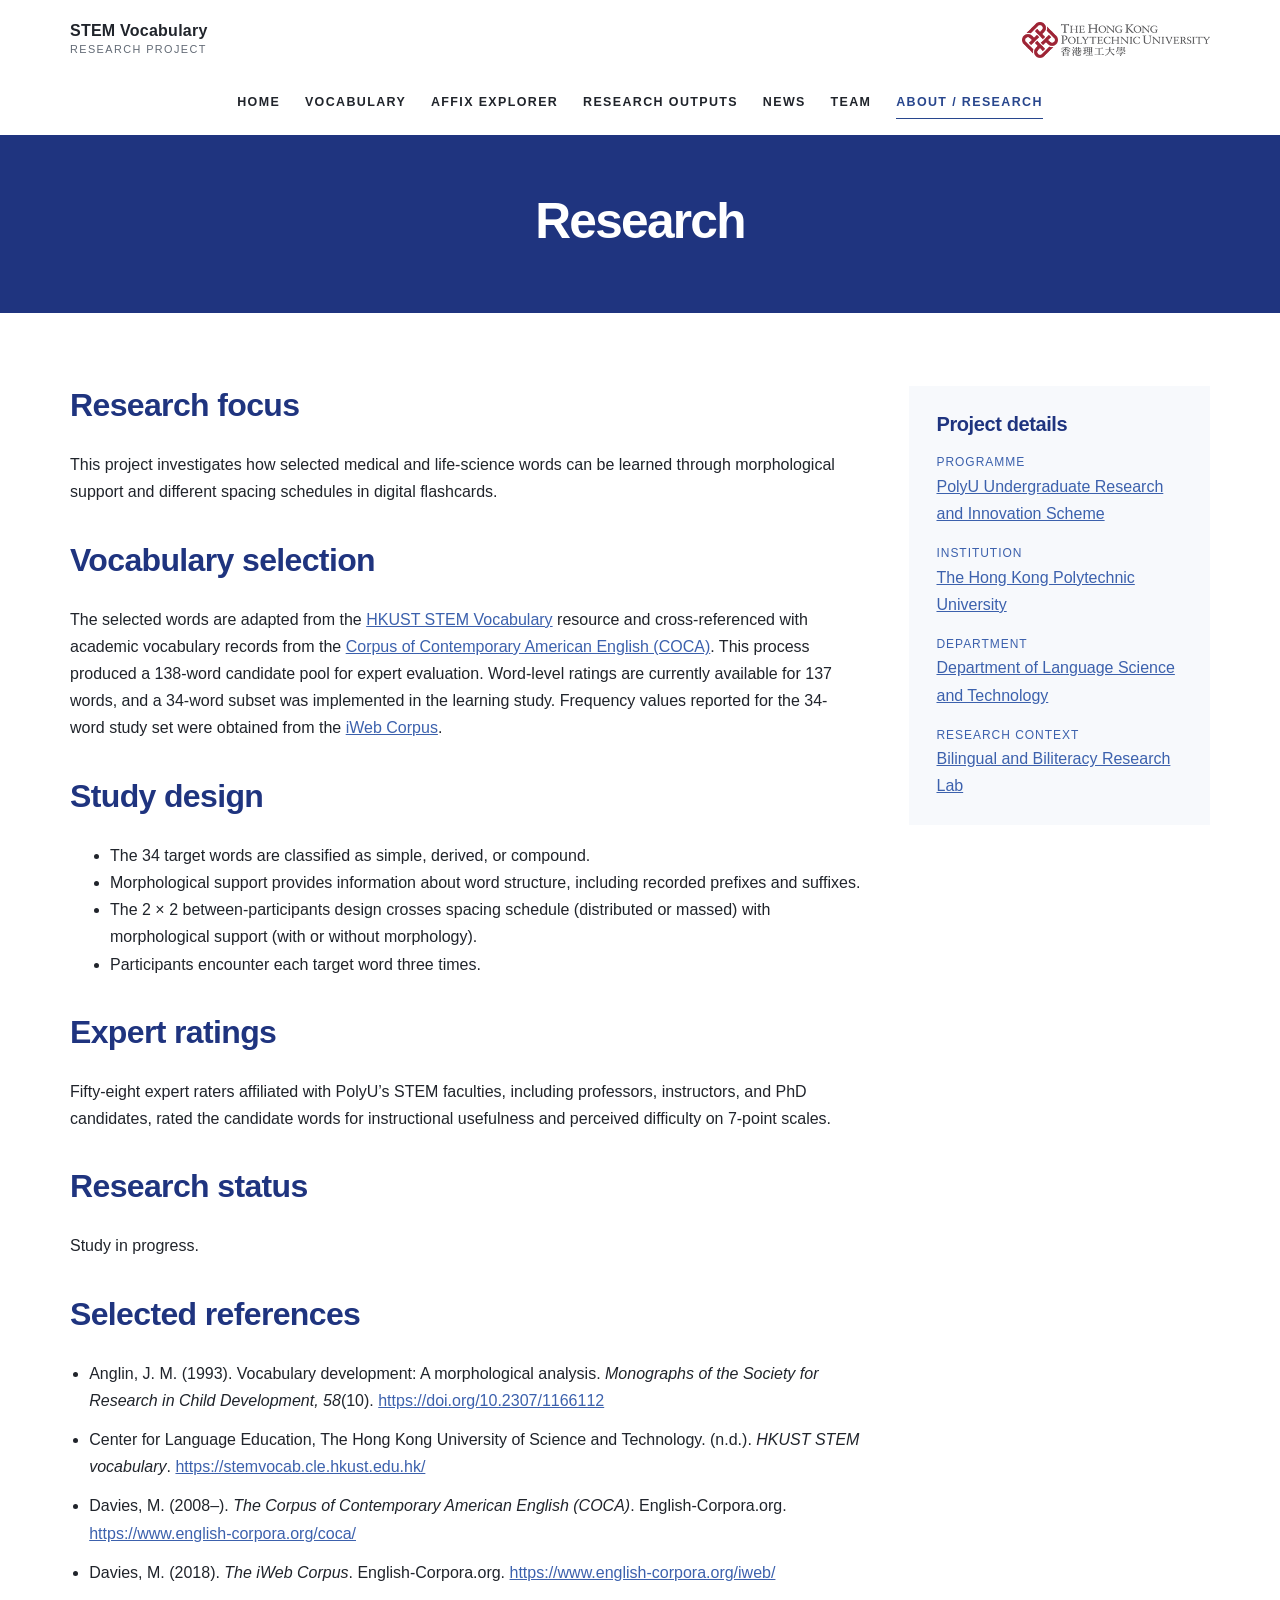
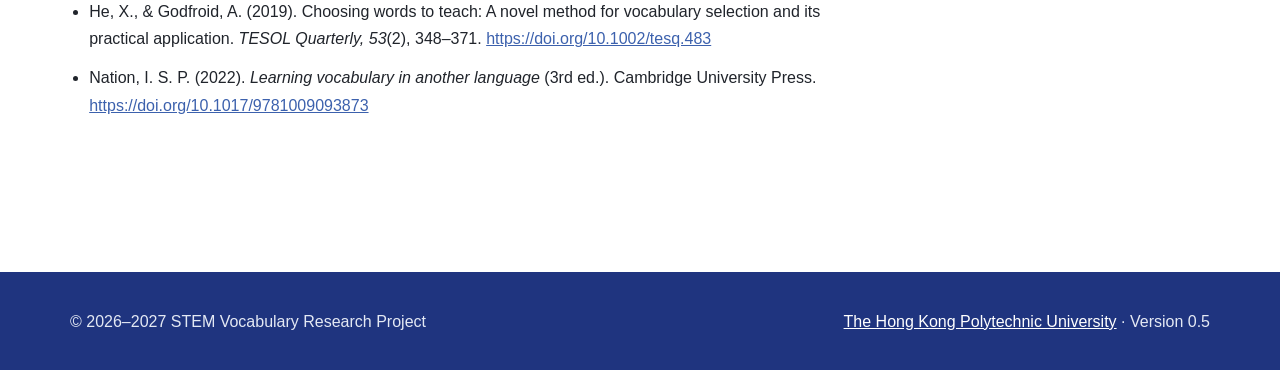
==== commit 7148fbd8: "Add files via upload" ====
--- a/about.html
+++ b/about.html
@@ -1,21 +1,22 @@
 <!doctype html>
 <html lang="en">
-<head><meta charset="utf-8"><meta name="viewport" content="width=device-width,initial-scale=1"><title>Research · URIS STEM Vocabulary</title><meta name="description" content="Research focus, vocabulary sources, study design, and references for the PolyU URIS STEM Vocabulary project."><link rel="icon" type="image/svg+xml" href="data:image/svg+xml,%3Csvg xmlns='http://www.w3.org/2000/svg' viewBox='0 0 64 64'%3E%3Crect width='64' height='64' rx='8' fill='%230a3768'/%3E%3Cpath d='M15 17h34v6H35v24h-7V23H15z' fill='white'/%3E%3C/svg%3E"><link rel="stylesheet" href="css/style.css?v=20260923-8"></head>
+<head><meta charset="utf-8"><meta name="viewport" content="width=device-width,initial-scale=1"><title>Research · URIS STEM Vocabulary</title><meta name="description" content="Research focus, vocabulary sources, study design, and references for the PolyU URIS STEM Vocabulary project."><link rel="icon" type="image/svg+xml" href="data:image/svg+xml,%3Csvg xmlns='http://www.w3.org/2000/svg' viewBox='0 0 64 64'%3E%3Crect width='64' height='64' rx='8' fill='%230a3768'/%3E%3Cpath d='M15 17h34v6H35v24h-7V23H15z' fill='white'/%3E%3C/svg%3E"><link rel="stylesheet" href="css/style.css?v=20260924-1"></head>
 <body><a class="skip-link" href="#main">Skip to content</a>
 <header class="site-header"><div class="header-inner"><div class="brand-lockup"><a class="brand" href="index.html">STEM Vocabulary<small>Research Project</small></a></div><a class="polyu-mark" href="https://www.polyu.edu.hk/" aria-label="The Hong Kong Polytechnic University"><img src="assets/images/polyu-logo.png" alt="The Hong Kong Polytechnic University"></a><button class="nav-toggle" aria-expanded="false" aria-label="Toggle navigation">Menu</button><nav class="site-nav" aria-label="Primary"><a href="index.html">Home</a><a href="vocabulary.html">Vocabulary</a><a href="affixes.html">Affix Explorer</a><a href="outputs.html">Research Outputs</a><a href="news.html">News</a><a href="team.html">Team</a><a href="about.html" aria-current="page">About / Research</a></nav></div></header>
 <main id="main"><section class="page-intro"><div class="page-shell"><h1>Research</h1></div></section>
 <section class="section"><div class="page-shell research-grid"><article>
-  <h2>Research focus</h2><p>Disciplinary vocabulary is central to reading, concept development, and communication in STEM. This project examines medical and life-science vocabulary through corpus-informed word selection, morphological elaboration, different spacing schedules, and digital flashcards.</p>
-  <h2>Vocabulary selection</h2><p>The selected words in this project are adapted from the <a href="https://stemvocab.cle.hkust.edu.hk/">HKUST STEM Vocabulary</a> resource and cross-referenced with academic vocabulary records from the <a href="https://www.english-corpora.org/coca/">Corpus of Contemporary American English (COCA)</a>.</p><ul><li>The HKUST resource supplied discipline-specific STEM vocabulary.</li><li>Project-recorded COCA fields supported academic-domain cross-referencing and part-of-speech information.</li><li>The resulting 138-word candidate pool was evaluated for instructional usefulness and perceived difficulty.</li><li>A 34-word subset was implemented in the digital-flashcard study.</li></ul>
-  <h2>Study design</h2><ul><li>The 34 target words are classified as simple, derived, or compound.</li><li>Recorded prefixes and suffixes support word-structure analysis.</li><li>The 2 × 2 between-participants design crosses spacing schedule (distributed or massed) with morphological elaboration (with or without morphology).</li><li>Participants encounter each target word three times.</li></ul>
-  <h2>Expert ratings</h2><p>Expert raters evaluated instructional usefulness and perceived difficulty on 7-point scales. The website reports word-level means where these data are available.</p>
-  <h2>Research status</h2><p>The learning study is ongoing. Preliminary analyses are not presented here as finalized findings.</p>
+  <h2>Research focus</h2><p>This project investigates how selected medical and life-science words can be learned through morphological support and different spacing schedules in digital flashcards.</p>
+  <h2>Vocabulary selection</h2><p>The selected words are adapted from the <a href="https://stemvocab.cle.hkust.edu.hk/">HKUST STEM Vocabulary</a> resource and cross-referenced with academic vocabulary records from the <a href="https://www.english-corpora.org/coca/">Corpus of Contemporary American English (COCA)</a>. This process produced a 138-word candidate pool for expert evaluation. Word-level ratings are currently available for 137 words, and a 34-word subset was implemented in the learning study. Frequency values reported for the 34-word study set were obtained from the <a href="https://www.english-corpora.org/iweb/">iWeb Corpus</a>.</p>
+  <h2>Study design</h2><ul><li>The 34 target words are classified as simple, derived, or compound.</li><li>Morphological support provides information about word structure, including recorded prefixes and suffixes.</li><li>The 2 × 2 between-participants design crosses spacing schedule (distributed or massed) with morphological support (with or without morphology).</li><li>Participants encounter each target word three times.</li></ul>
+  <h2>Expert ratings</h2><p>Fifty-eight expert raters affiliated with PolyU’s STEM faculties, including professors, instructors, and PhD candidates, rated the candidate words for instructional usefulness and perceived difficulty on 7-point scales.</p>
+  <h2>Research status</h2><p>Study in progress.</p>
   <h2>Selected references</h2><ul class="references">
-    <li>Centre for Language Education, The Hong Kong University of Science and Technology. (n.d.). <em>HKUST STEM vocabulary</em>. <a href="https://stemvocab.cle.hkust.edu.hk/">https://stemvocab.cle.hkust.edu.hk/</a></li>
-    <li>Davies, M. (2008–present). <em>The Corpus of Contemporary American English (COCA)</em>. English-Corpora.org. <a href="https://www.english-corpora.org/coca/">https://www.english-corpora.org/coca/</a></li>
+    <li>Anglin, J. M. (1993). Vocabulary development: A morphological analysis. <em>Monographs of the Society for Research in Child Development, 58</em>(10). <a href="https://doi.org/10.2307/1166112">https://doi.org/10.2307/1166112</a></li>
+    <li>Center for Language Education, The Hong Kong University of Science and Technology. (n.d.). <em>HKUST STEM vocabulary</em>. <a href="https://stemvocab.cle.hkust.edu.hk/">https://stemvocab.cle.hkust.edu.hk/</a></li>
+    <li>Davies, M. (2008–). <em>The Corpus of Contemporary American English (COCA)</em>. English-Corpora.org. <a href="https://www.english-corpora.org/coca/">https://www.english-corpora.org/coca/</a></li>
+    <li>Davies, M. (2018). <em>The iWeb Corpus</em>. English-Corpora.org. <a href="https://www.english-corpora.org/iweb/">https://www.english-corpora.org/iweb/</a></li>
     <li>He, X., &amp; Godfroid, A. (2019). Choosing words to teach: A novel method for vocabulary selection and its practical application. <em>TESOL Quarterly, 53</em>(2), 348–371. <a href="https://doi.org/10.1002/tesq.483">https://doi.org/10.1002/tesq.483</a></li>
     <li>Nation, I. S. P. (2022). <em>Learning vocabulary in another language</em> (3rd ed.). Cambridge University Press. <a href="https://doi.org/10.1017/9781009093873">https://doi.org/10.1017/9781009093873</a></li>
-    <li>Anglin, J. M. (1993). Vocabulary development: A morphological analysis. <em>Monographs of the Society for Research in Child Development, 58</em>(10), 1–165. <a href="https://doi.org/10.2307/1166112">https://doi.org/10.2307/1166112</a></li>
   </ul>
 </article><aside class="fact-panel"><h2>Project details</h2><dl><dt>Programme</dt><dd><a href="https://www.polyu.edu.hk/gs/ug-research/uris/about-uris/">PolyU Undergraduate Research and Innovation Scheme</a></dd><dt>Institution</dt><dd><a href="https://www.polyu.edu.hk/">The Hong Kong Polytechnic University</a></dd><dt>Department</dt><dd><a href="https://www.polyu.edu.hk/lst/">Department of Language Science and Technology</a></dd><dt>Research context</dt><dd><a href="https://bbrlab.weebly.com/">Bilingual and Biliteracy Research Lab</a></dd></dl></aside></div></section></main>
-<footer class="site-footer"><div class="footer-inner"><p>© 2026–2027 STEM Vocabulary Research Project</p><p><a href="https://www.polyu.edu.hk/">The Hong Kong Polytechnic University</a> · Version 0.5</p></div></footer><script src="js/main.js"></script></body></html>
+<footer class="site-footer"><div class="footer-inner"><p>© 2026–2027 STEM Vocabulary Research Project</p><p><a href="https://www.polyu.edu.hk/">The Hong Kong Polytechnic University</a> · Version 0.5</p></div></footer><script src="js/main.js?v=20260924-1"></script></body></html>
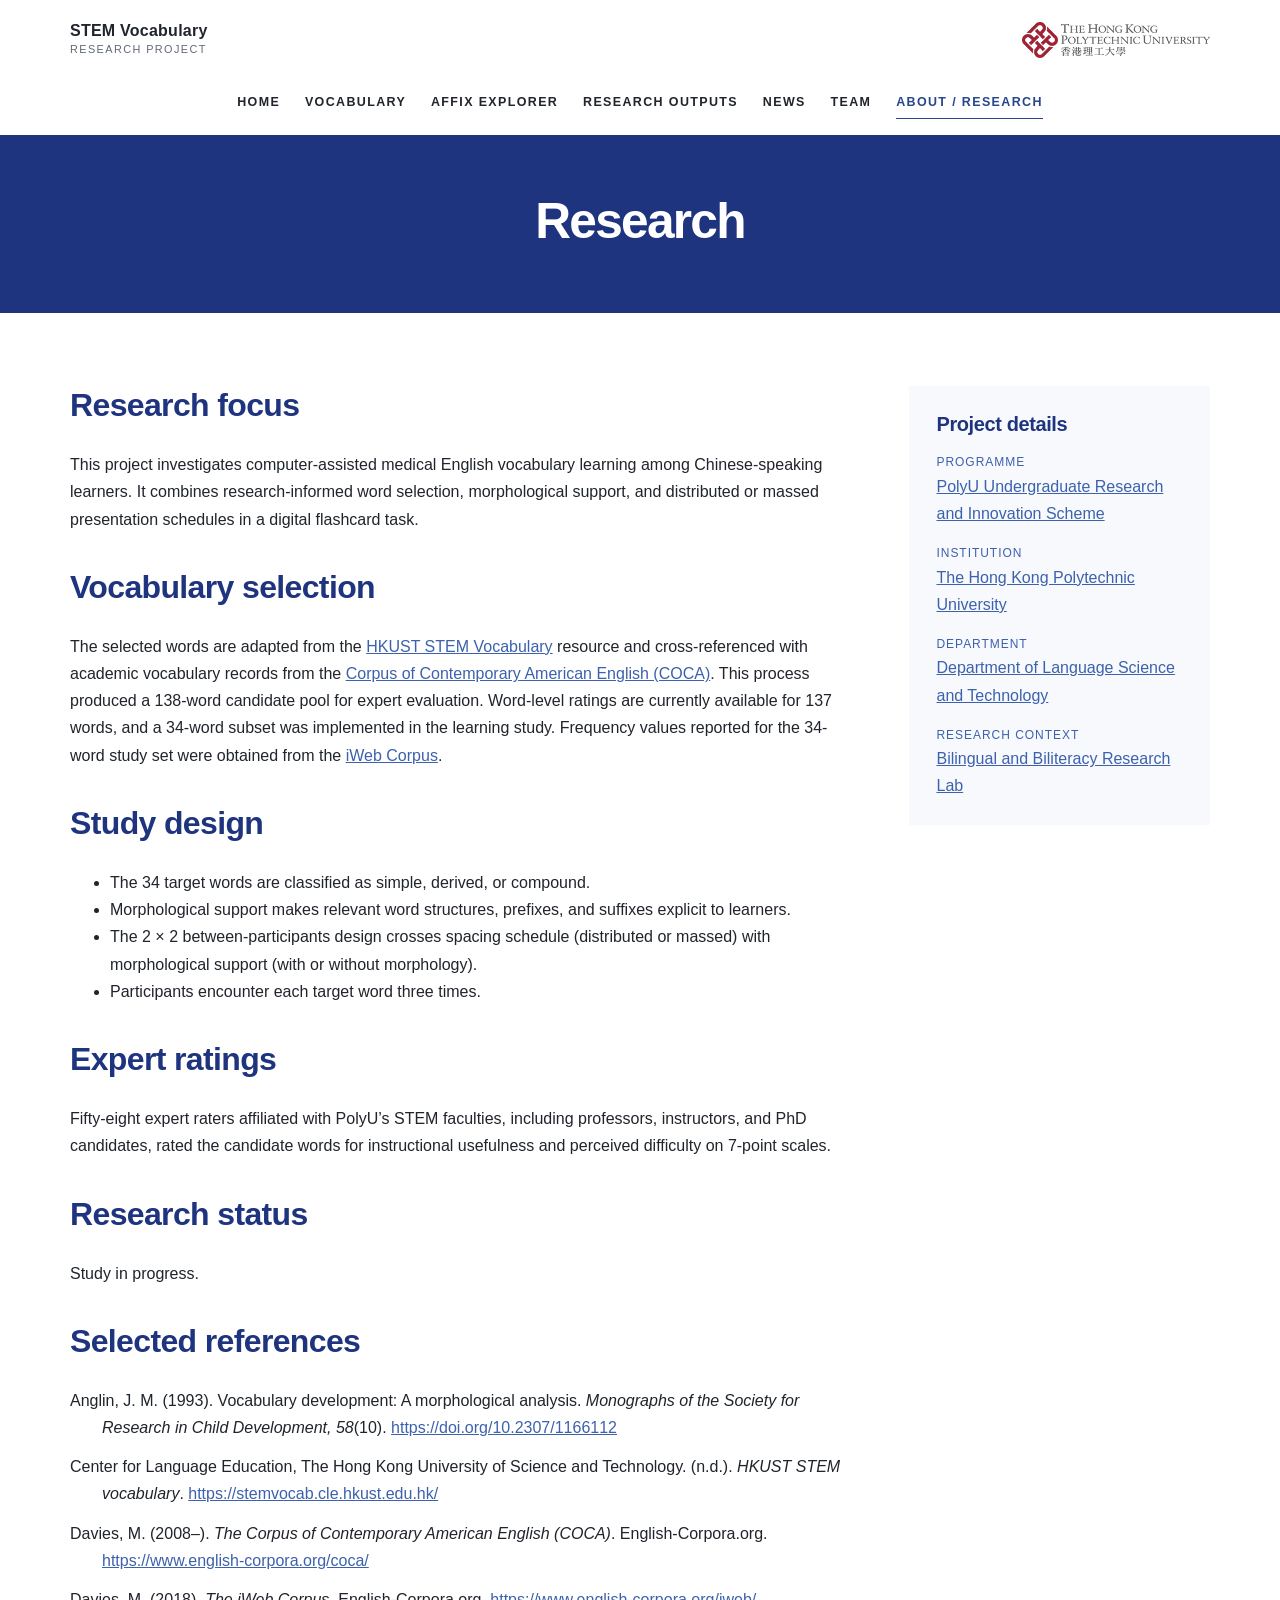
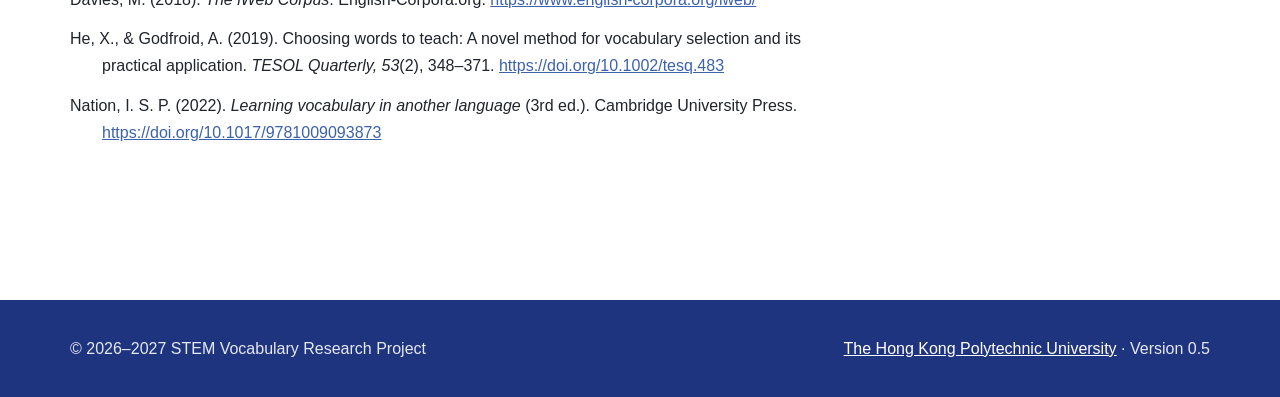
==== commit 06d6a8b4: "Add files via upload" ====
--- a/about.html
+++ b/about.html
@@ -5,9 +5,9 @@
 <header class="site-header"><div class="header-inner"><div class="brand-lockup"><a class="brand" href="index.html">STEM Vocabulary<small>Research Project</small></a></div><a class="polyu-mark" href="https://www.polyu.edu.hk/" aria-label="The Hong Kong Polytechnic University"><img src="assets/images/polyu-logo.png" alt="The Hong Kong Polytechnic University"></a><button class="nav-toggle" aria-expanded="false" aria-label="Toggle navigation">Menu</button><nav class="site-nav" aria-label="Primary"><a href="index.html">Home</a><a href="vocabulary.html">Vocabulary</a><a href="affixes.html">Affix Explorer</a><a href="outputs.html">Research Outputs</a><a href="news.html">News</a><a href="team.html">Team</a><a href="about.html" aria-current="page">About / Research</a></nav></div></header>
 <main id="main"><section class="page-intro"><div class="page-shell"><h1>Research</h1></div></section>
 <section class="section"><div class="page-shell research-grid"><article>
-  <h2>Research focus</h2><p>This project investigates how selected medical and life-science words can be learned through morphological support and different spacing schedules in digital flashcards.</p>
+  <h2>Research focus</h2><p>This project investigates computer-assisted medical English vocabulary learning among Chinese-speaking learners. It combines research-informed word selection, morphological support, and distributed or massed presentation schedules in a digital flashcard task.</p>
   <h2>Vocabulary selection</h2><p>The selected words are adapted from the <a href="https://stemvocab.cle.hkust.edu.hk/">HKUST STEM Vocabulary</a> resource and cross-referenced with academic vocabulary records from the <a href="https://www.english-corpora.org/coca/">Corpus of Contemporary American English (COCA)</a>. This process produced a 138-word candidate pool for expert evaluation. Word-level ratings are currently available for 137 words, and a 34-word subset was implemented in the learning study. Frequency values reported for the 34-word study set were obtained from the <a href="https://www.english-corpora.org/iweb/">iWeb Corpus</a>.</p>
-  <h2>Study design</h2><ul><li>The 34 target words are classified as simple, derived, or compound.</li><li>Morphological support provides information about word structure, including recorded prefixes and suffixes.</li><li>The 2 × 2 between-participants design crosses spacing schedule (distributed or massed) with morphological support (with or without morphology).</li><li>Participants encounter each target word three times.</li></ul>
+  <h2>Study design</h2><ul><li>The 34 target words are classified as simple, derived, or compound.</li><li>Morphological support makes relevant word structures, prefixes, and suffixes explicit to learners.</li><li>The 2 × 2 between-participants design crosses spacing schedule (distributed or massed) with morphological support (with or without morphology).</li><li>Participants encounter each target word three times.</li></ul>
   <h2>Expert ratings</h2><p>Fifty-eight expert raters affiliated with PolyU’s STEM faculties, including professors, instructors, and PhD candidates, rated the candidate words for instructional usefulness and perceived difficulty on 7-point scales.</p>
   <h2>Research status</h2><p>Study in progress.</p>
   <h2>Selected references</h2><ul class="references">
--- a/css/style.css
+++ b/css/style.css
@@ -138,7 +138,6 @@
 .secondary-role{color:var(--muted);margin:-.25rem 0 0}
 .member-links{display:flex;gap:1rem;margin:.8rem 0 0;font-size:.88rem}
 .member-links a{text-decoration:none}
-.team-context{max-width:820px;margin:3rem 0 0;color:var(--muted)}
 .lab-connection{max-width:790px;margin-top:3rem;padding-top:1rem}
 .lab-connection h2{margin-bottom:.7rem}
 .source-line{color:var(--muted);font-size:.85rem}
@@ -150,8 +149,8 @@
 .fact-panel dl{margin:0}
 .fact-panel dt{color:var(--blue-700);font-size:.75rem;text-transform:uppercase;letter-spacing:.08em;margin-top:1rem}
 .fact-panel dd{margin:0}
-.references{padding-left:1.2rem}
-.references li{margin-bottom:.75rem}
+.references{padding-left:0;list-style:none}
+.references li{margin-bottom:.75rem;padding-left:2rem;text-indent:-2rem}
 .citation-section{background:#fff}
 .citation-block{display:grid;grid-template-columns:minmax(230px,.45fr) minmax(0,1fr);gap:4rem;align-items:start}
 .citation-block p{margin-top:0;max-width:820px}
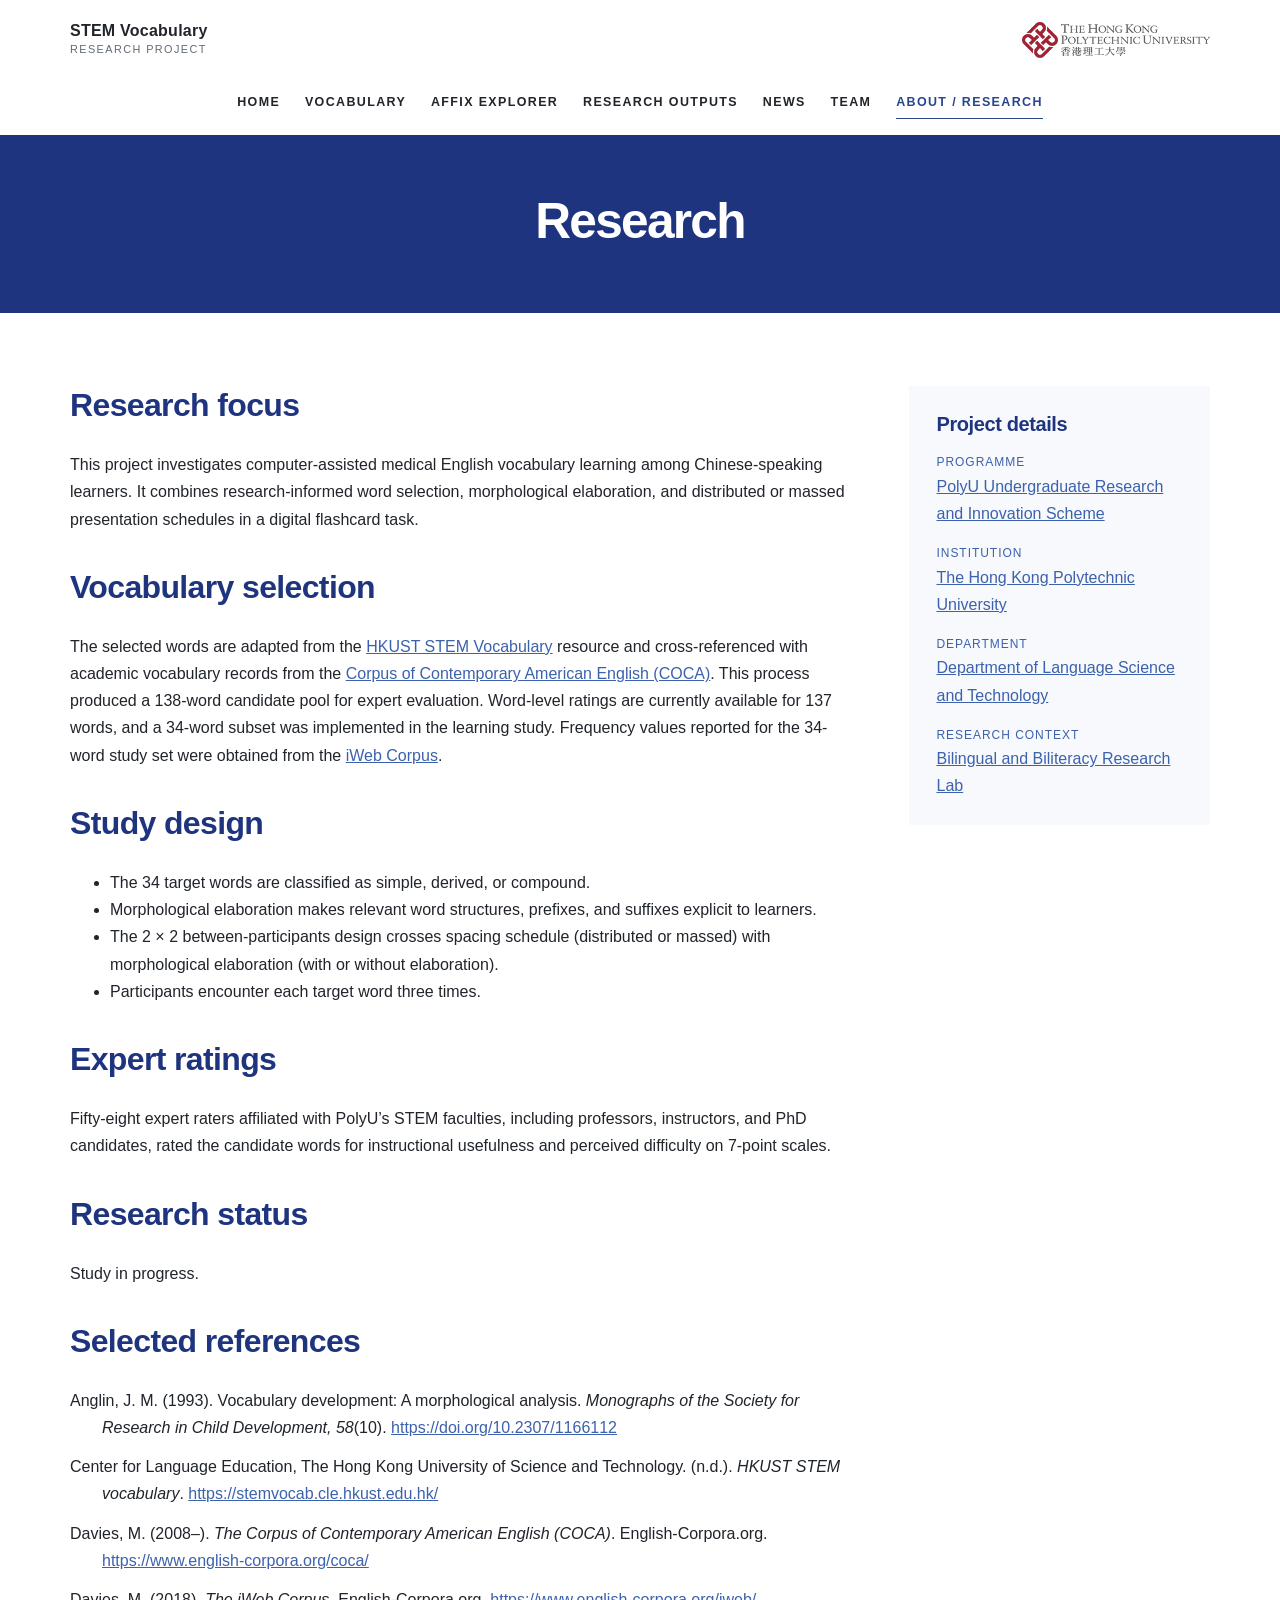
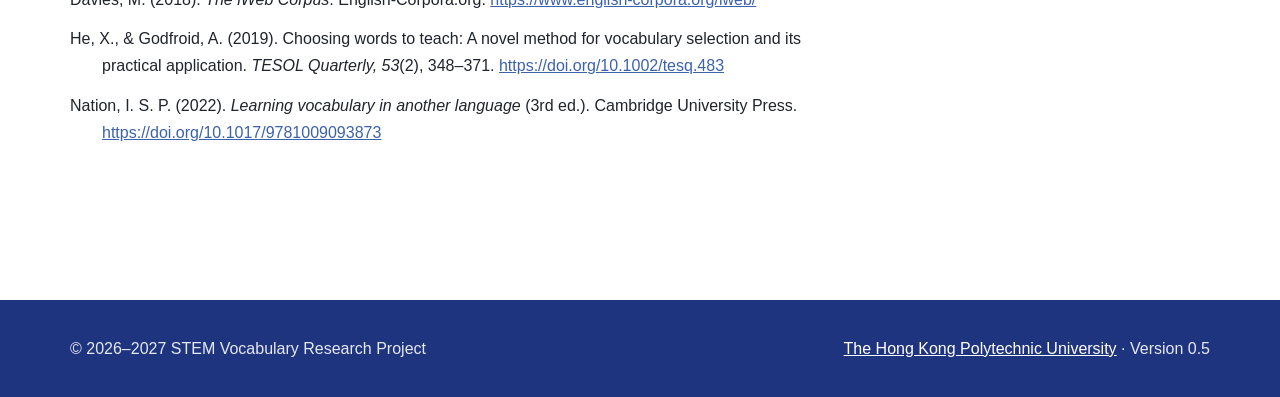
==== commit b21b6fb3: "Add files via upload" ====
--- a/about.html
+++ b/about.html
@@ -5,9 +5,9 @@
 <header class="site-header"><div class="header-inner"><div class="brand-lockup"><a class="brand" href="index.html">STEM Vocabulary<small>Research Project</small></a></div><a class="polyu-mark" href="https://www.polyu.edu.hk/" aria-label="The Hong Kong Polytechnic University"><img src="assets/images/polyu-logo.png" alt="The Hong Kong Polytechnic University"></a><button class="nav-toggle" aria-expanded="false" aria-label="Toggle navigation">Menu</button><nav class="site-nav" aria-label="Primary"><a href="index.html">Home</a><a href="vocabulary.html">Vocabulary</a><a href="affixes.html">Affix Explorer</a><a href="outputs.html">Research Outputs</a><a href="news.html">News</a><a href="team.html">Team</a><a href="about.html" aria-current="page">About / Research</a></nav></div></header>
 <main id="main"><section class="page-intro"><div class="page-shell"><h1>Research</h1></div></section>
 <section class="section"><div class="page-shell research-grid"><article>
-  <h2>Research focus</h2><p>This project investigates computer-assisted medical English vocabulary learning among Chinese-speaking learners. It combines research-informed word selection, morphological support, and distributed or massed presentation schedules in a digital flashcard task.</p>
+  <h2>Research focus</h2><p>This project investigates computer-assisted medical English vocabulary learning among Chinese-speaking learners. It combines research-informed word selection, morphological elaboration, and distributed or massed presentation schedules in a digital flashcard task.</p>
   <h2>Vocabulary selection</h2><p>The selected words are adapted from the <a href="https://stemvocab.cle.hkust.edu.hk/">HKUST STEM Vocabulary</a> resource and cross-referenced with academic vocabulary records from the <a href="https://www.english-corpora.org/coca/">Corpus of Contemporary American English (COCA)</a>. This process produced a 138-word candidate pool for expert evaluation. Word-level ratings are currently available for 137 words, and a 34-word subset was implemented in the learning study. Frequency values reported for the 34-word study set were obtained from the <a href="https://www.english-corpora.org/iweb/">iWeb Corpus</a>.</p>
-  <h2>Study design</h2><ul><li>The 34 target words are classified as simple, derived, or compound.</li><li>Morphological support makes relevant word structures, prefixes, and suffixes explicit to learners.</li><li>The 2 × 2 between-participants design crosses spacing schedule (distributed or massed) with morphological support (with or without morphology).</li><li>Participants encounter each target word three times.</li></ul>
+  <h2>Study design</h2><ul><li>The 34 target words are classified as simple, derived, or compound.</li><li>Morphological elaboration makes relevant word structures, prefixes, and suffixes explicit to learners.</li><li>The 2 × 2 between-participants design crosses spacing schedule (distributed or massed) with morphological elaboration (with or without elaboration).</li><li>Participants encounter each target word three times.</li></ul>
   <h2>Expert ratings</h2><p>Fifty-eight expert raters affiliated with PolyU’s STEM faculties, including professors, instructors, and PhD candidates, rated the candidate words for instructional usefulness and perceived difficulty on 7-point scales.</p>
   <h2>Research status</h2><p>Study in progress.</p>
   <h2>Selected references</h2><ul class="references">
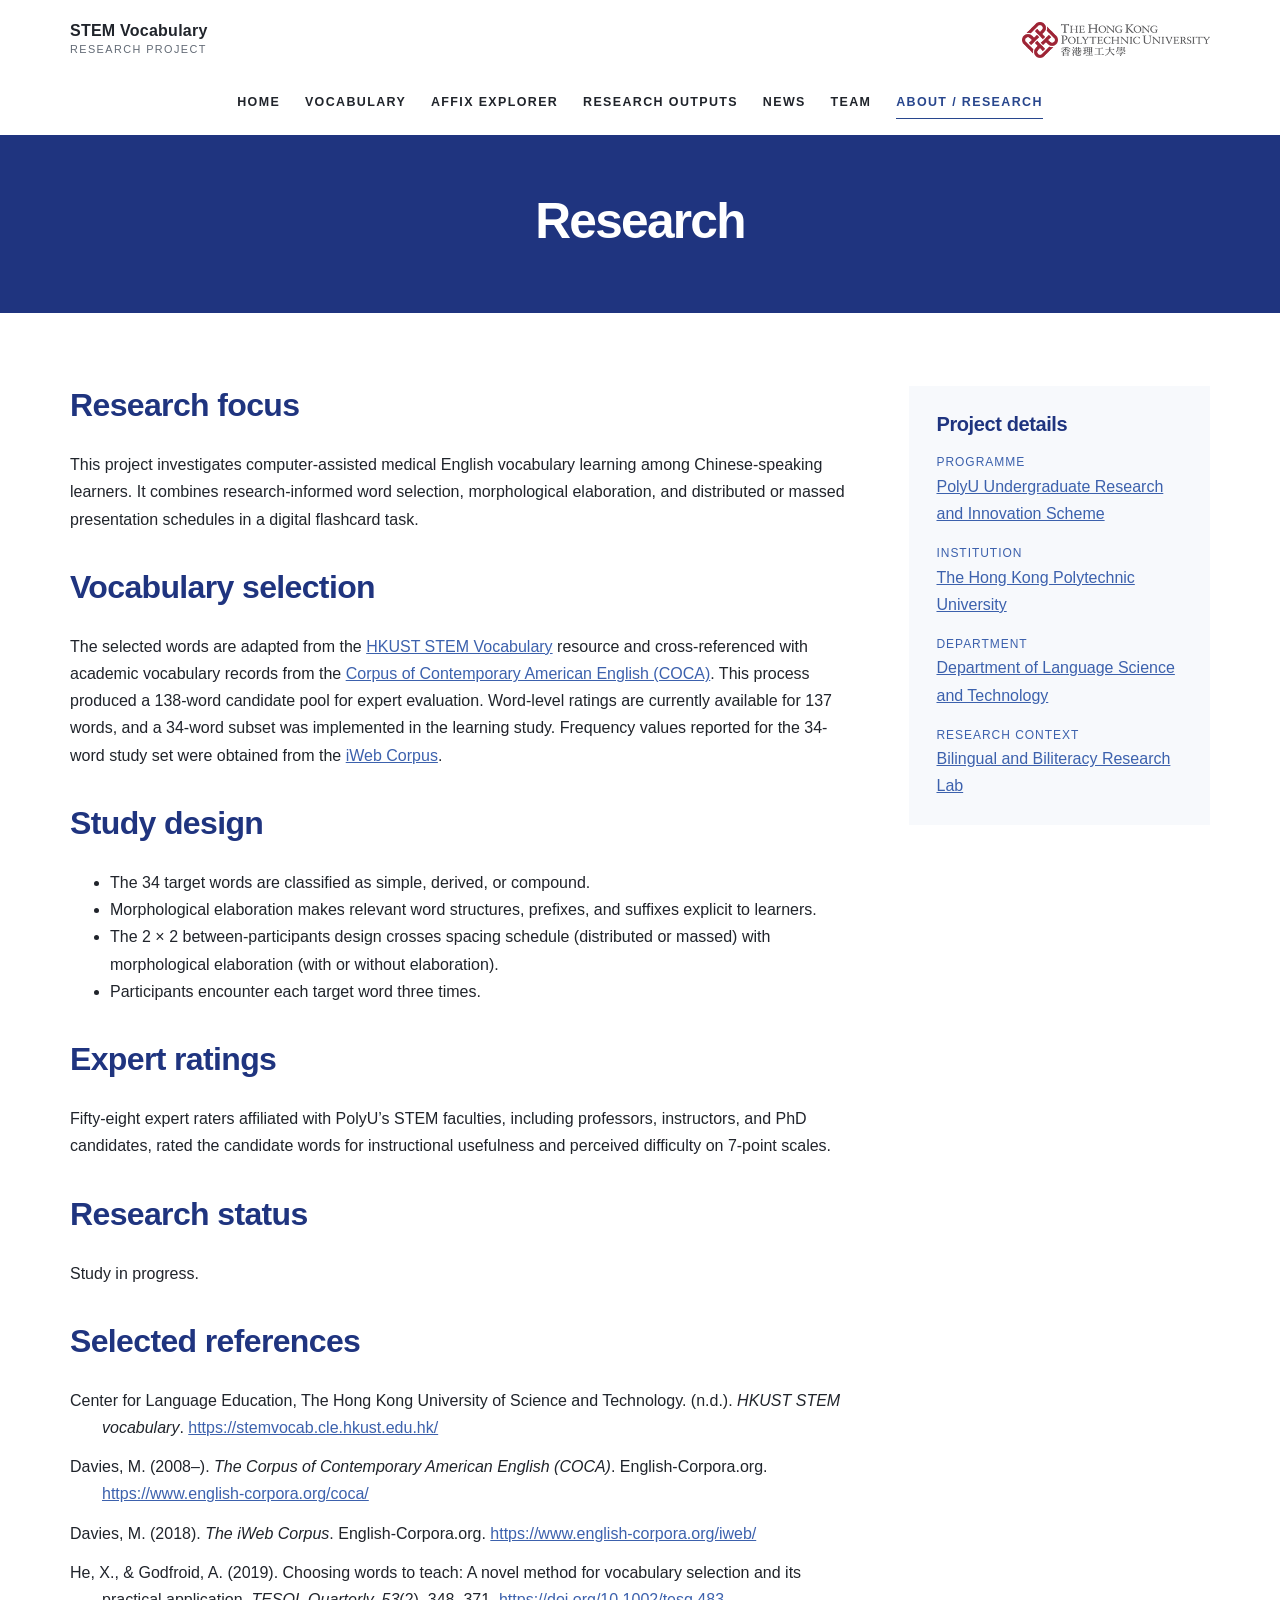
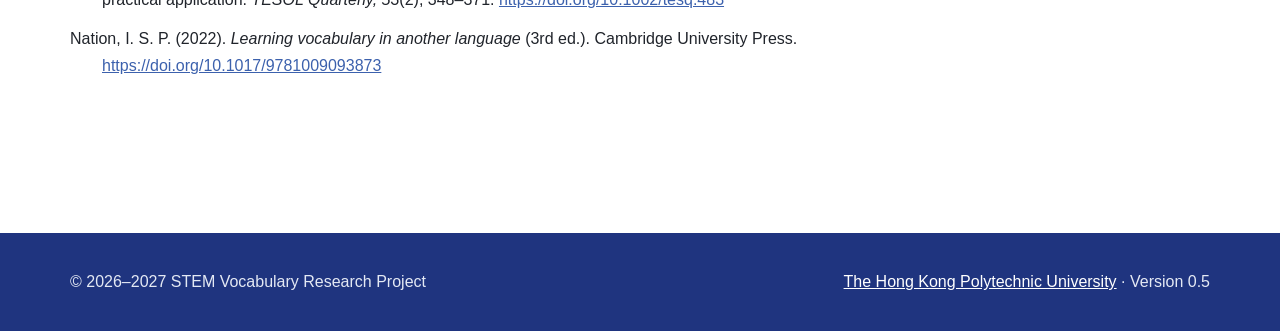
==== commit 6f245f55: "Add files via upload" ====
--- a/about.html
+++ b/about.html
@@ -11,7 +11,6 @@
   <h2>Expert ratings</h2><p>Fifty-eight expert raters affiliated with PolyU’s STEM faculties, including professors, instructors, and PhD candidates, rated the candidate words for instructional usefulness and perceived difficulty on 7-point scales.</p>
   <h2>Research status</h2><p>Study in progress.</p>
   <h2>Selected references</h2><ul class="references">
-    <li>Anglin, J. M. (1993). Vocabulary development: A morphological analysis. <em>Monographs of the Society for Research in Child Development, 58</em>(10). <a href="https://doi.org/10.2307/1166112">https://doi.org/10.2307/1166112</a></li>
     <li>Center for Language Education, The Hong Kong University of Science and Technology. (n.d.). <em>HKUST STEM vocabulary</em>. <a href="https://stemvocab.cle.hkust.edu.hk/">https://stemvocab.cle.hkust.edu.hk/</a></li>
     <li>Davies, M. (2008–). <em>The Corpus of Contemporary American English (COCA)</em>. English-Corpora.org. <a href="https://www.english-corpora.org/coca/">https://www.english-corpora.org/coca/</a></li>
     <li>Davies, M. (2018). <em>The iWeb Corpus</em>. English-Corpora.org. <a href="https://www.english-corpora.org/iweb/">https://www.english-corpora.org/iweb/</a></li>
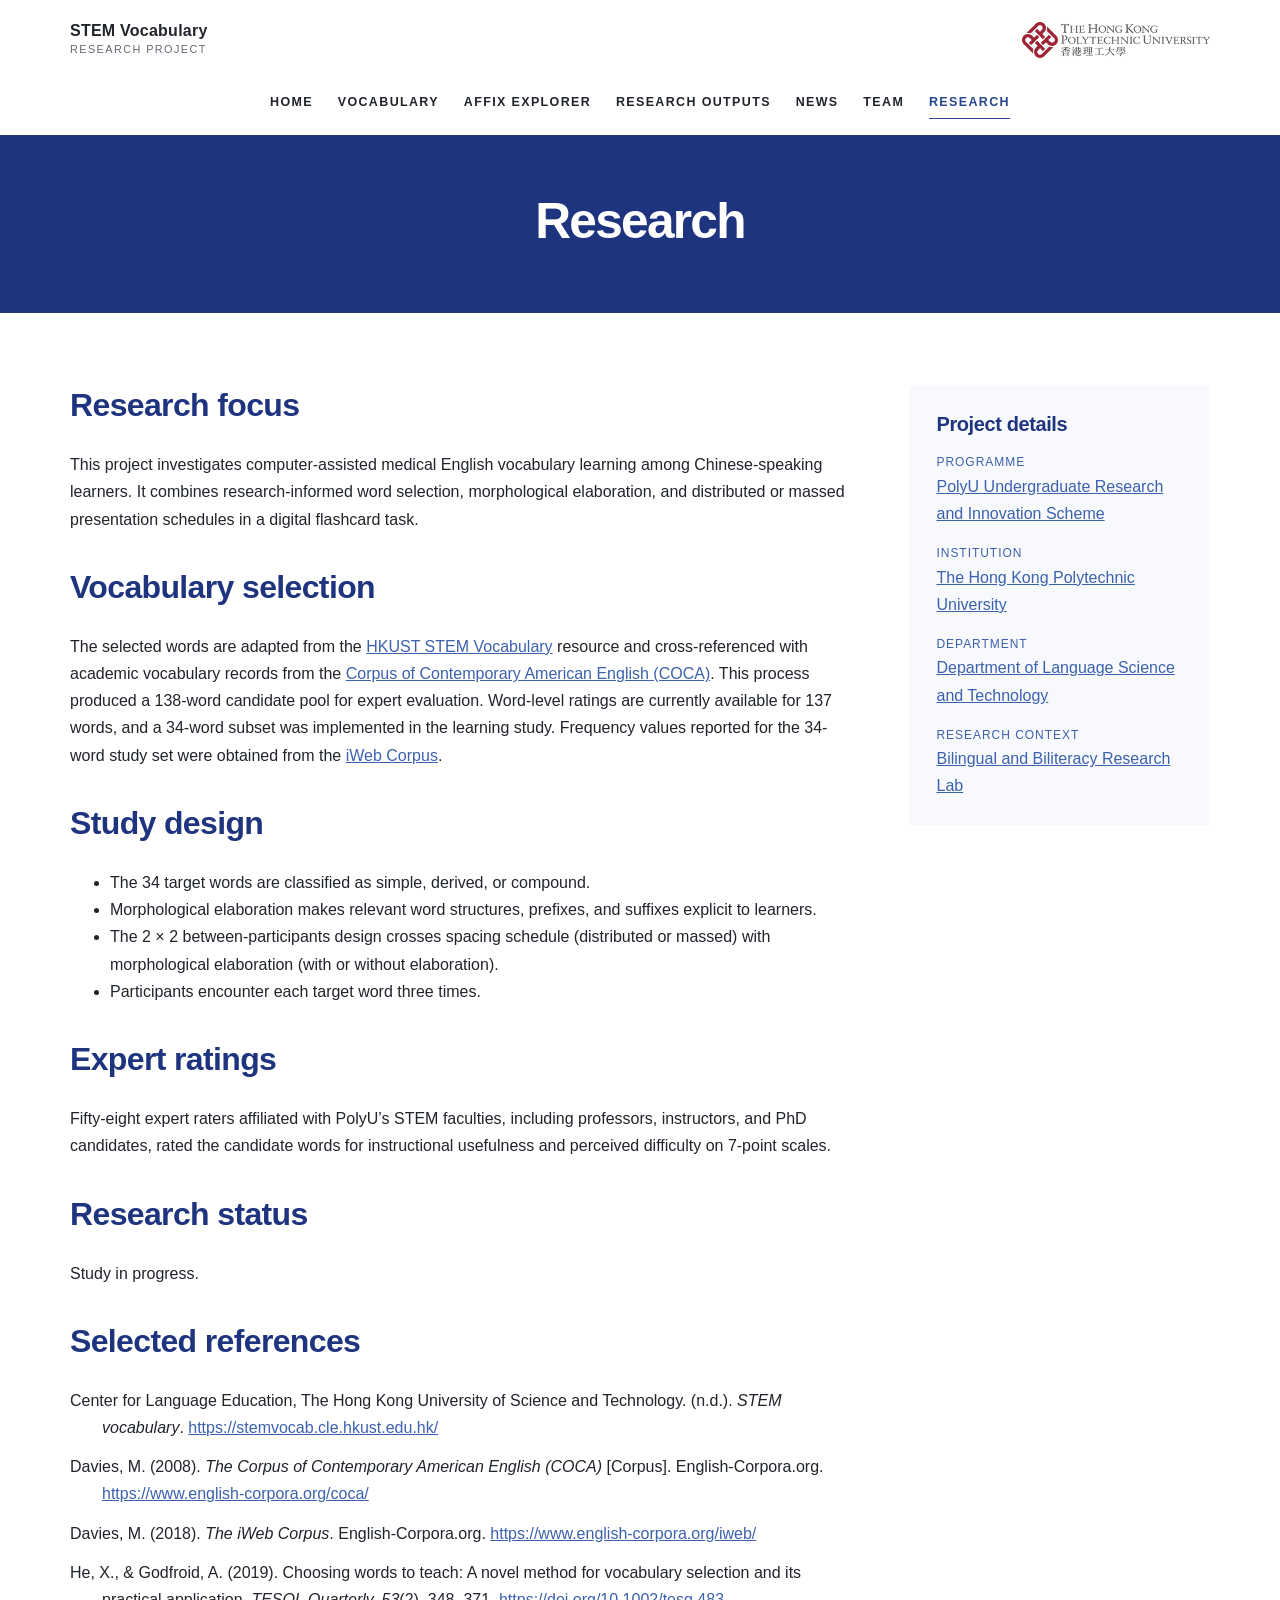
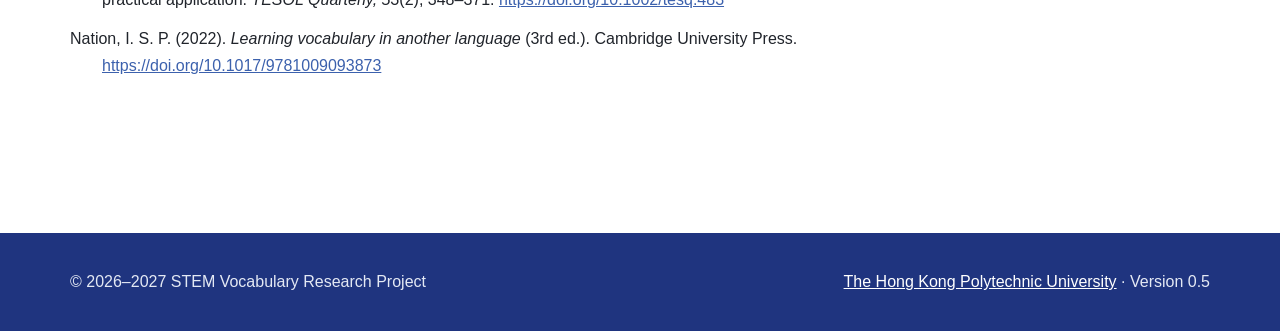
==== commit 4ddc2dc7: "Add files via upload" ====
--- a/about.html
+++ b/about.html
@@ -1,8 +1,8 @@
 <!doctype html>
 <html lang="en">
-<head><meta charset="utf-8"><meta name="viewport" content="width=device-width,initial-scale=1"><title>Research · URIS STEM Vocabulary</title><meta name="description" content="Research focus, vocabulary sources, study design, and references for the PolyU URIS STEM Vocabulary project."><link rel="icon" type="image/svg+xml" href="data:image/svg+xml,%3Csvg xmlns='http://www.w3.org/2000/svg' viewBox='0 0 64 64'%3E%3Crect width='64' height='64' rx='8' fill='%230a3768'/%3E%3Cpath d='M15 17h34v6H35v24h-7V23H15z' fill='white'/%3E%3C/svg%3E"><link rel="stylesheet" href="css/style.css?v=20260924-1"></head>
+<head><meta charset="utf-8"><meta name="viewport" content="width=device-width,initial-scale=1"><title>Research · URIS STEM Vocabulary</title><meta name="description" content="Research focus, vocabulary sources, study design, and references for the PolyU URIS STEM Vocabulary project."><link rel="icon" type="image/svg+xml" href="data:image/svg+xml,%3Csvg xmlns='http://www.w3.org/2000/svg' viewBox='0 0 64 64'%3E%3Crect width='64' height='64' rx='8' fill='%230a3768'/%3E%3Cpath d='M15 17h34v6H35v24h-7V23H15z' fill='white'/%3E%3C/svg%3E"><link rel="stylesheet" href="css/style.css?v=20261104-1"></head>
 <body><a class="skip-link" href="#main">Skip to content</a>
-<header class="site-header"><div class="header-inner"><div class="brand-lockup"><a class="brand" href="index.html">STEM Vocabulary<small>Research Project</small></a></div><a class="polyu-mark" href="https://www.polyu.edu.hk/" aria-label="The Hong Kong Polytechnic University"><img src="assets/images/polyu-logo.png" alt="The Hong Kong Polytechnic University"></a><button class="nav-toggle" aria-expanded="false" aria-label="Toggle navigation">Menu</button><nav class="site-nav" aria-label="Primary"><a href="index.html">Home</a><a href="vocabulary.html">Vocabulary</a><a href="affixes.html">Affix Explorer</a><a href="outputs.html">Research Outputs</a><a href="news.html">News</a><a href="team.html">Team</a><a href="about.html" aria-current="page">About / Research</a></nav></div></header>
+<header class="site-header"><div class="header-inner"><div class="brand-lockup"><a class="brand" href="index.html">STEM Vocabulary<small>Research Project</small></a></div><a class="polyu-mark" href="https://www.polyu.edu.hk/" aria-label="The Hong Kong Polytechnic University"><img src="assets/images/polyu-logo.png" alt="The Hong Kong Polytechnic University"></a><button class="nav-toggle" aria-expanded="false" aria-label="Toggle navigation">Menu</button><nav class="site-nav" aria-label="Primary"><a href="index.html">Home</a><a href="vocabulary.html">Vocabulary</a><a href="affixes.html">Affix Explorer</a><a href="outputs.html">Research Outputs</a><a href="news.html">News</a><a href="team.html">Team</a><a href="about.html" aria-current="page">Research</a></nav></div></header>
 <main id="main"><section class="page-intro"><div class="page-shell"><h1>Research</h1></div></section>
 <section class="section"><div class="page-shell research-grid"><article>
   <h2>Research focus</h2><p>This project investigates computer-assisted medical English vocabulary learning among Chinese-speaking learners. It combines research-informed word selection, morphological elaboration, and distributed or massed presentation schedules in a digital flashcard task.</p>
@@ -11,8 +11,8 @@
   <h2>Expert ratings</h2><p>Fifty-eight expert raters affiliated with PolyU’s STEM faculties, including professors, instructors, and PhD candidates, rated the candidate words for instructional usefulness and perceived difficulty on 7-point scales.</p>
   <h2>Research status</h2><p>Study in progress.</p>
   <h2>Selected references</h2><ul class="references">
-    <li>Center for Language Education, The Hong Kong University of Science and Technology. (n.d.). <em>HKUST STEM vocabulary</em>. <a href="https://stemvocab.cle.hkust.edu.hk/">https://stemvocab.cle.hkust.edu.hk/</a></li>
-    <li>Davies, M. (2008–). <em>The Corpus of Contemporary American English (COCA)</em>. English-Corpora.org. <a href="https://www.english-corpora.org/coca/">https://www.english-corpora.org/coca/</a></li>
+    <li>Center for Language Education, The Hong Kong University of Science and Technology. (n.d.). <em>STEM vocabulary</em>. <a href="https://stemvocab.cle.hkust.edu.hk/">https://stemvocab.cle.hkust.edu.hk/</a></li>
+    <li>Davies, M. (2008). <em>The Corpus of Contemporary American English (COCA)</em> [Corpus]. English-Corpora.org. <a href="https://www.english-corpora.org/coca/">https://www.english-corpora.org/coca/</a></li>
     <li>Davies, M. (2018). <em>The iWeb Corpus</em>. English-Corpora.org. <a href="https://www.english-corpora.org/iweb/">https://www.english-corpora.org/iweb/</a></li>
     <li>He, X., &amp; Godfroid, A. (2019). Choosing words to teach: A novel method for vocabulary selection and its practical application. <em>TESOL Quarterly, 53</em>(2), 348–371. <a href="https://doi.org/10.1002/tesq.483">https://doi.org/10.1002/tesq.483</a></li>
     <li>Nation, I. S. P. (2022). <em>Learning vocabulary in another language</em> (3rd ed.). Cambridge University Press. <a href="https://doi.org/10.1017/9781009093873">https://doi.org/10.1017/9781009093873</a></li>
--- a/css/style.css
+++ b/css/style.css
@@ -36,7 +36,7 @@
 .page-shell{max-width:var(--max);margin:auto;padding:0 1.25rem}
 .hero{background:var(--blue-900)}
 .hero-grid{min-height:410px;display:flex;align-items:center;justify-content:center;text-align:center;padding-top:4.8rem;padding-bottom:4.8rem}
-.hero-grid>div{max-width:850px}
+.hero-grid>div{max-width:980px}
 .eyebrow{margin:0 0 .7rem;color:var(--blue-700);font-size:.78rem;font-weight:bold;text-transform:uppercase;letter-spacing:.13em}
 h1,h2,h3{color:var(--blue-900);line-height:1.2;margin-top:0}
 h1{font-size:clamp(2.2rem,4vw,3.65rem);letter-spacing:-.035em;margin-bottom:1rem;max-width:850px}
@@ -44,7 +44,7 @@
 h3{font-size:1.12rem}
 .lede{font-size:1.05rem;max-width:700px;color:#31465a;margin-bottom:1.5rem}
 .hero h1,.hero .eyebrow{color:#fff}
-.hero h1{font-size:clamp(2rem,3.7vw,3.35rem);max-width:980px;margin-left:auto;margin-right:auto}
+.hero h1{font-size:clamp(1.9rem,3.2vw,3rem);max-width:980px;margin-left:auto;margin-right:auto}
 .hero .lede{color:#e8edf8;max-width:720px;margin-left:auto;margin-right:auto}
 .scheme-line{margin:0 0 .8rem;font-size:.78rem;font-weight:400;letter-spacing:.1em;text-transform:uppercase}
 .scheme-line a{color:#fff;text-decoration:none;border-bottom:1px solid rgba(255,255,255,.45);padding-bottom:.12rem}
@@ -72,12 +72,41 @@
 .editorial-grid{display:grid;grid-template-columns:minmax(280px,.75fr) minmax(340px,1fr);gap:4rem;align-items:start}
 .editorial-grid p{margin:0;color:#405367;font-size:1.05rem}
 .editorial-grid .stem-context{margin-top:1rem}
-.focus-section{background:var(--blue-050)}
+.focus-section{background:var(--blue-050);padding-bottom:2.2rem}
 .focus-list{display:grid;grid-template-columns:repeat(3,1fr);gap:2.5rem;margin-top:1.5rem}
 .focus-list-four{grid-template-columns:repeat(4,1fr);gap:2rem}
 .focus-list article{position:relative;padding-left:1.25rem}
 .focus-list article:before{content:"";position:absolute;left:0;top:.46rem;width:.42rem;height:.42rem;border-radius:50%;background:var(--blue-700)}
 .focus-list p{color:var(--muted);margin-bottom:0}
+.experiment-section{background:#fff;padding-top:2.2rem;padding-bottom:1.2rem}
+.experiment-heading{max-width:none;margin-bottom:2.8rem}
+.experiment-heading p{max-width:none}
+.experiment-block{display:grid;grid-template-columns:minmax(175px,.28fr) minmax(0,1fr);gap:3.5rem;padding:2.6rem 0;border-top:1px solid var(--line)}
+.experiment-label h3{font-size:1.3rem;margin-bottom:0}
+.spacing-comparison{display:grid;grid-template-columns:1fr 1fr;gap:3rem}
+.spacing-comparison article{min-width:0}
+.spacing-comparison h3{margin-bottom:.85rem}
+.spacing-comparison p{color:var(--muted);margin:.85rem 0 0}
+.sequence-line{display:flex;align-items:center;gap:.38rem;min-height:2.35rem;flex-wrap:wrap}
+.sequence-token{display:inline-grid;place-items:center;width:2rem;height:2rem;border-radius:50%;border:1px solid #9fb0c9;background:#fff;color:var(--blue-900);font-size:.8rem;font-weight:700;line-height:1}
+.token-a{border-color:var(--blue-700);background:var(--blue-100)}
+.token-b{border-color:#8793a2}
+.token-c{border-color:#4e5968;background:#f2f4f7}
+.token-n{width:2.2rem;color:var(--muted)}
+.sequence-line i{display:block;width:1px;height:1.7rem;background:var(--line);margin:0 .25rem}
+.sequence-ellipsis{color:var(--muted);letter-spacing:.08em}
+.distributed-sequence{gap:.3rem}
+.morphology-block{padding-bottom:0}
+.flashcard-intro{margin:0 0 1.8rem;color:#405367}
+.flashcard-comparison{display:grid;grid-template-columns:repeat(2,minmax(0,190px));gap:2.5rem;align-items:start;max-width:500px}
+.flashcard-figure{margin:0}
+.flashcard-shot{position:relative;overflow:hidden;width:190px;max-width:100%;aspect-ratio:520/868;margin:0 auto;background:#ffe8a9}
+.flashcard-shot img{position:absolute;display:block;max-width:none;height:auto}
+.flashcard-shot-without img{width:137.31%;left:-20%;top:-10.37%}
+.flashcard-shot-with img{width:132.7%;left:-15.77%;top:-8.3%}
+.flashcard-figure figcaption{width:190px;max-width:100%;margin:0 auto 1rem;line-height:1.35}
+.flashcard-figure figcaption strong{display:block;color:var(--blue-900);font-size:.95rem}
+.flashcard-figure figcaption span{display:block;color:var(--muted);font-size:.86rem;margin-top:.25rem}
 .page-intro{padding:3.6rem 0 3.25rem;background:var(--blue-900);text-align:center}
 .page-intro h1{font-size:clamp(2.05rem,4vw,3.1rem);max-width:none;margin:0 auto .55rem}
 .page-intro h1,.page-intro .eyebrow{color:#fff}
@@ -151,7 +180,7 @@
 .fact-panel dd{margin:0}
 .references{padding-left:0;list-style:none}
 .references li{margin-bottom:.75rem;padding-left:2rem;text-indent:-2rem}
-.citation-section{background:#fff}
+.citation-section{background:#fff;padding-top:1.8rem}
 .citation-block{display:grid;grid-template-columns:minmax(230px,.45fr) minmax(0,1fr);gap:4rem;align-items:start}
 .citation-block p{margin-top:0;max-width:820px}
 .citation-note{color:var(--muted);font-size:.9rem}
@@ -178,6 +207,7 @@
 @media (min-width:1200px){
   .set-description{white-space:nowrap;font-size:.94rem}
   .method-note{white-space:nowrap;font-size:.94rem}
+  .experiment-heading p{white-space:nowrap}
 }
 @media (max-width:900px){
   .hero-grid{min-height:auto}
@@ -185,7 +215,7 @@
   .focus-list,.team-grid{grid-template-columns:1fr 1fr}
   .controls{grid-template-columns:1fr 1fr}
   .control.search-control{grid-column:1/-1}
-  .affix-layout,.research-grid,.editorial-grid,.citation-block{grid-template-columns:1fr;gap:2rem}
+  .affix-layout,.research-grid,.editorial-grid,.citation-block,.experiment-block{grid-template-columns:1fr;gap:2rem}
   .affix-details{position:static}
   .site-nav{gap:1.5rem}
 }
@@ -202,7 +232,14 @@
   .research-output>h2{font-size:1.4rem}
   .pdf-viewer{height:480px}
   .section{padding:3.2rem 0}
-  .focus-list,.team-grid,.controls,.affix-controls{grid-template-columns:1fr}
+  .focus-list,.team-grid,.controls,.affix-controls,.spacing-comparison{grid-template-columns:1fr}
+  .spacing-comparison{gap:2.2rem}
+  .flashcard-comparison{grid-template-columns:repeat(2,minmax(0,1fr));gap:1rem;width:100%;max-width:316px;margin:0 auto}
+  .flashcard-figure{min-width:0}
+  .flashcard-figure figcaption{display:flex;align-items:flex-start;min-height:4.15rem;width:100%;margin-bottom:.75rem}
+  .flashcard-shot{width:100%;max-width:none}
+  .experiment-block{padding:2.2rem 0}
+  .flashcard-shot{max-width:150px}
   .control.search-control{grid-column:auto}
   .footer-inner{flex-direction:column}
   .brand-lockup{gap:.8rem}
